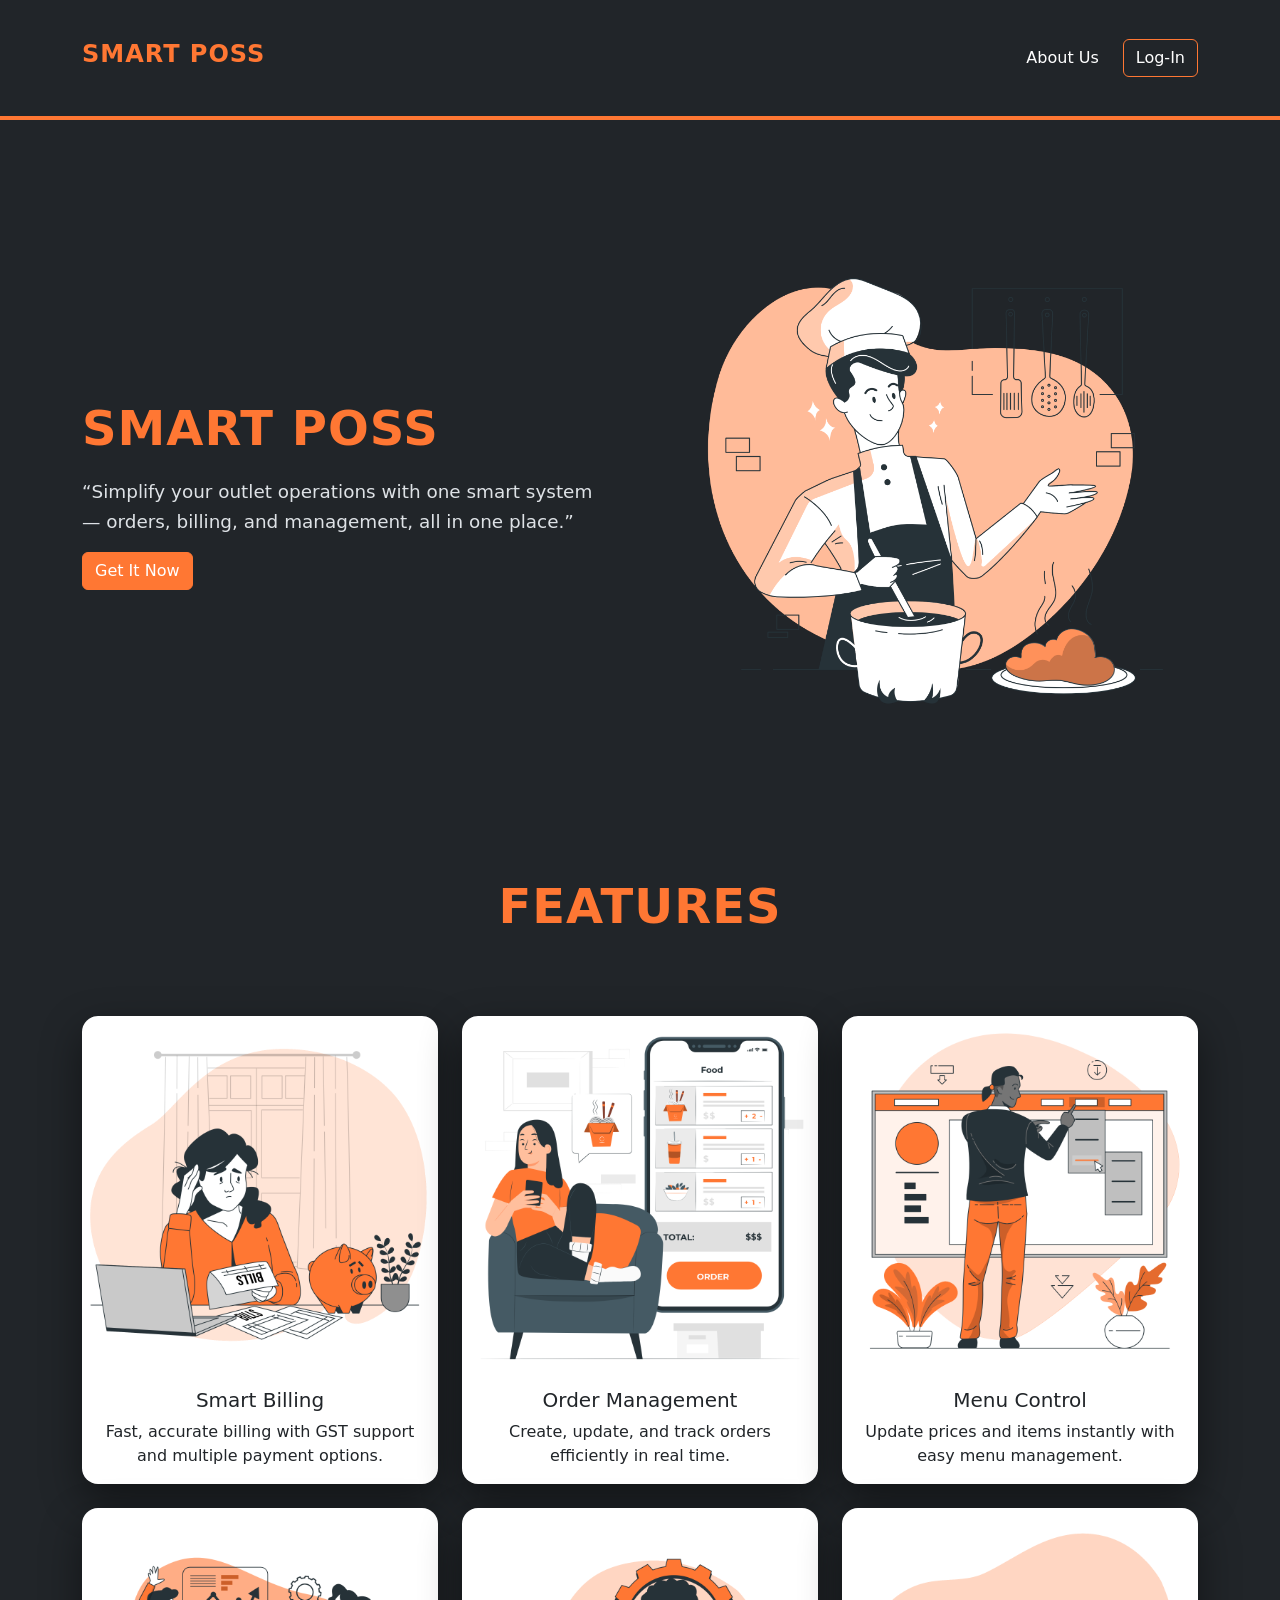
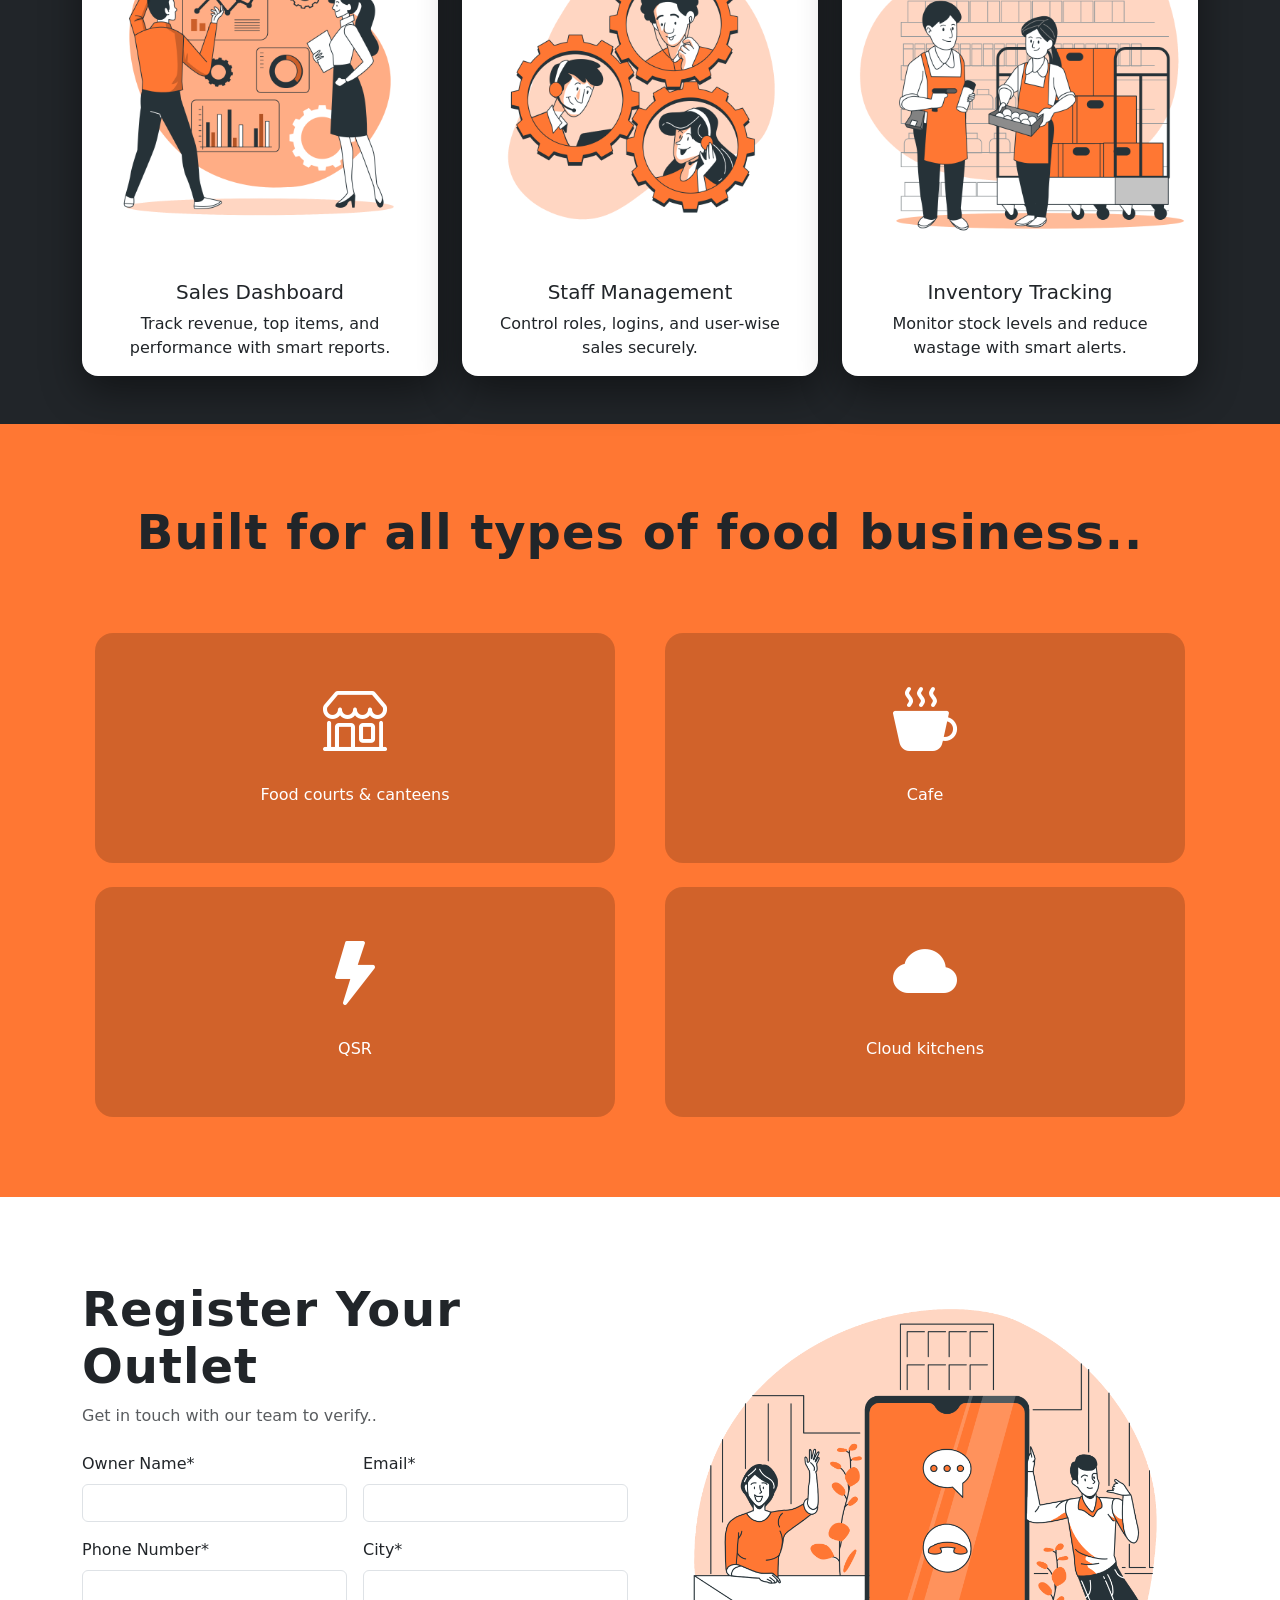
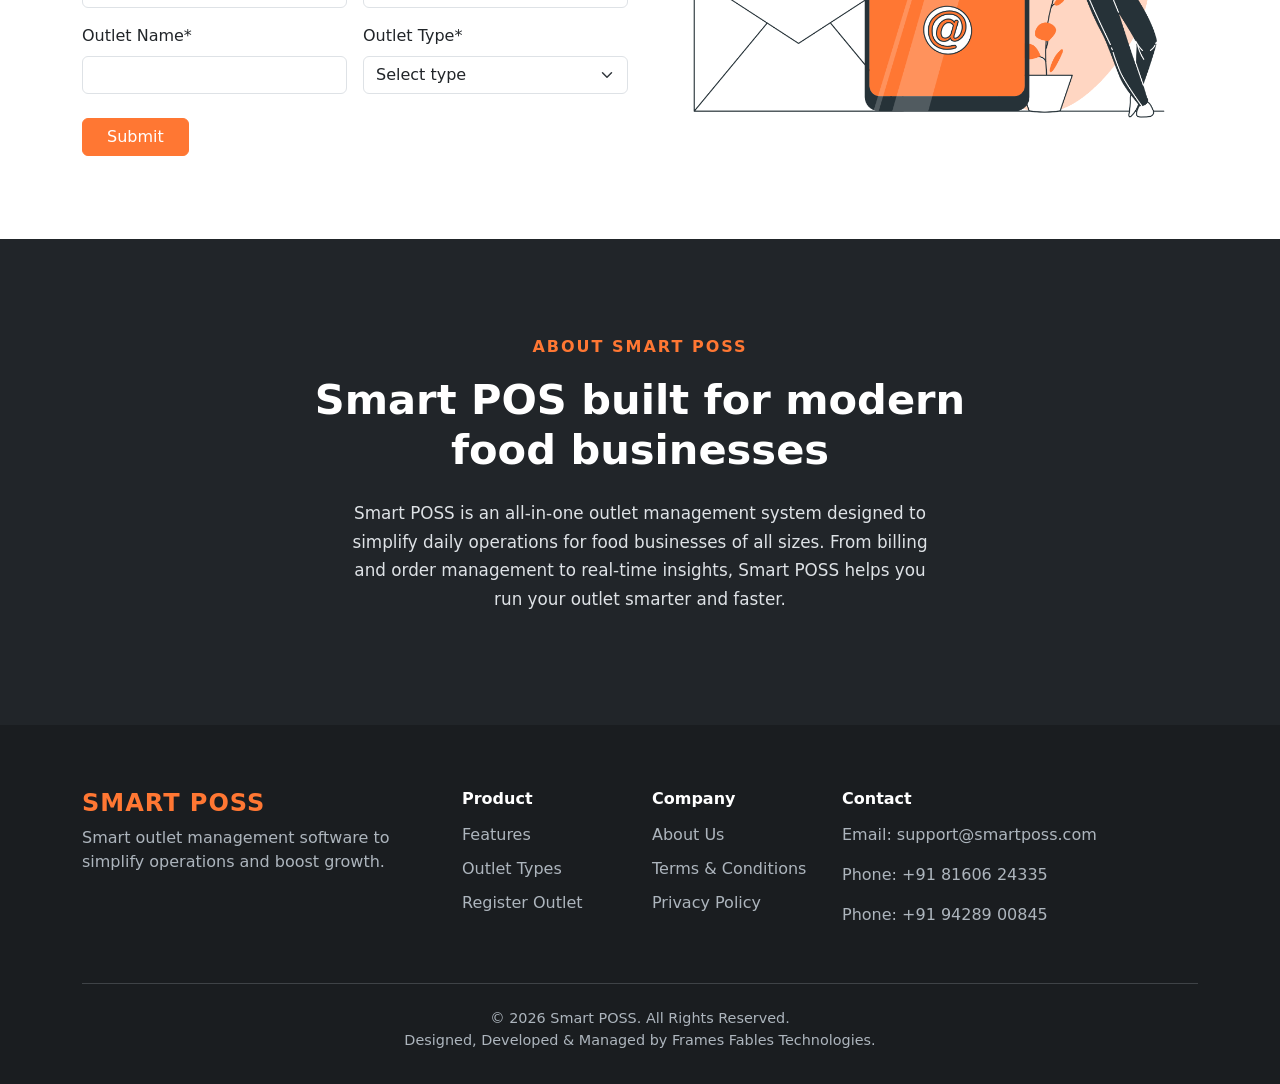
==== frontend/index.html @ 254c982f "Updated frontend" ====
<!DOCTYPE html>
<html lang="en">
<head>
    <meta charset="UTF-8">
    <meta name="viewport" content="width=device-width, initial-scale=1.0">
    <title>Smart Poss</title>
    <link rel="icon" type="image/png" href="src/favicon.png">
    <!-- <link rel="stylesheet" href="style.css"> -->
    <link href="https://cdn.jsdelivr.net/npm/bootstrap@5.3.8/dist/css/bootstrap.min.css" rel="stylesheet" integrity="sha384-sRIl4kxILFvY47J16cr9ZwB07vP4J8+LH7qKQnuqkuIAvNWLzeN8tE5YBujZqJLB" crossorigin="anonymous">
    <link href="https://cdn.jsdelivr.net/npm/bootstrap-icons/font/bootstrap-icons.css" rel="stylesheet">    
    <link rel="stylesheet" href="style.css">
</head>
<body>
        <nav class="navbar navbar-expand-lg navbar-dark bg-dark">
            <div class="container">
                <a class="navbar-brand d-flex align-items-center" href="#">
                    <!-- <img src="src/logo.png" alt="SMART POSS" class="navbar-logo"> -->
                    <h1 class="logo-title">SMART POSS</h1>
                </a>
                <div class="d-flex ms-auto align-items-center">
                    <a class="nav-link text-white me-4" href="#about-us">About Us</a>
                    <a class="btn btn-outline-danger" href="auth.html">Log-In</a>
                </div>
            </div>
        </nav>
        
        <section class="hero-section d-flex align-items-center">
            <div class="container">
                <div class="row align-items-center">
                    <!-- col-1 -->
                    <div class="col-lg-6 text-white">
                        <h1 class="hero-title">SMART POSS</h1>
                        <p class="hero-subtext">
                          “Simplify your outlet operations with one smart system — orders, billing, and management, all in one place.”
                        </p>
                        <button class="btn btn-danger" onclick="document.getElementById('register').scrollIntoView({ behavior: 'smooth' });">
                          Get It Now
                        </button>
                    </div>
                    <!-- col-2/ -->
                    <div class="col-lg-6 text-center">
                        <img src="src/Chef-bro.png" alt="" class="hero-img">
                    </div>
                </div>
            </div>
        </section>

      <section id="features" class="features-section py-5">
        <div class="container">
        <h1 class="feature-title text-center mb-5">FEATURES</h1>

        <div class="row justify-content-center g-4">
            <!-- Card 1 -->
            <div class="col-md-4 d-flex justify-content-center">
                <div class="card feature-card text-center" style="width: 25rem;">
                    <img src="src/Money stress-bro.png"
                         class="card-img-top" alt="...">
                    <div class="card-body text-center">
                        <h5 class="card-title">Smart Billing</h5>
                        <p class="card-text">
                            Fast, accurate billing with GST support and multiple payment options.
                        </p>
                    </div>
                </div>
            </div>

            <!-- Card 2 -->
            <div class="col-md-4 d-flex justify-content-center">
                <div class="card feature-card text-center" style="width: 25rem;">
                    <img src="src/Order food-pana.png"
                         class="card-img-top" alt="...">
                    <div class="card-body text-center">
                        <h5 class="card-title">Order Management</h5>
                        <p class="card-text">
                            Create, update, and track orders efficiently in real time.
                        </p>
                    </div>
                </div>
            </div>

            <!-- Card 3 -->
            <div class="col-md-4 d-flex justify-content-center">
                <div class="card feature-card text-center" style="width: 25rem;">
                    <img src="src/Dropdown menu-bro.png"
                         class="card-img-top" alt="...">
                    <div class="card-body text-center">
                        <h5 class="card-title">Menu Control</h5>
                        <p class="card-text">
                            Update prices and items instantly with easy menu management.
                        </p>
                    </div>
                </div>
            </div>

            <!-- Card 4 -->
            <div class="col-md-4 d-flex justify-content-center">
                <div class="card feature-card text-center" style="width: 25rem;">
                   <img src="src/Business Plan-bro.png" class="card-img-top" alt="...">
                    <div class="card-body text-center">
                        <h5 class="card-title">Sales Dashboard</h5>
                        <p class="card-text">
                            Track revenue, top items, and performance with smart reports.
                        </p>
                    </div>
                </div>
            </div>

            <!-- Card 5 -->
            <div class="col-md-4 d-flex justify-content-center">
                <div class="card feature-card text-center" style="width: 25rem;">
                    <img src="src/Connecting teams-bro.png" class="card-img-top" alt="...">
                    <div class="card-body text-center">
                        <h5 class="card-title">Staff Management</h5>
                        <p class="card-text">
                            Control roles, logins, and user-wise sales securely.
                        </p>
                    </div>
                </div>
            </div>

            <!-- Card 6 -->
            <div class="col-md-4 d-flex justify-content-center">
                <div class="card feature-card text-center" style="width: 25rem;">
                    <img src="src/Supermarket workers-bro.png" class="card-img-top" alt="...">
                    <div class="card-body text-center">
                        <h5 class="card-title">Inventory Tracking</h5>
                        <p class="card-text">
                            Monitor stock levels and reduce wastage with smart alerts.
                        </p>
                    </div>
                </div>
            </div>
        </div>
    </div>
    </section>


<section id="outlet-type" class="outlet-section text-center">
  <div class="container">
    <!-- <p class="text-uppercase small">OUTLET TYPES</p> -->
    <h1 class="outlet-title text-center mb-5">Built for all types of food business..</h1>
    <div class="row justify-content-center g-4 mt-5">

  <div class="col-lg-6 col-md-6 col-12 d-flex justify-content-center">
    <div class="outlet-card text-center w-100">
      <i class="bi bi-shop outlet-icon"></i>
      <p>Food courts & canteens</p>
    </div>
  </div>

  <div class="col-lg-6 col-md-6 col-12 d-flex justify-content-center">
    <div class="outlet-card text-center w-100">
      <i class="bi bi-cup-hot-fill outlet-icon"></i>
      <p>Cafe</p>
    </div>
  </div>

  <div class="col-lg-6 col-md-6 col-12 d-flex justify-content-center">
    <div class="outlet-card text-center w-100">
      <i class="bi bi-lightning-fill outlet-icon"></i>
      <p>QSR</p>
    </div>
  </div>

  <div class="col-lg-6 col-md-6 col-12 d-flex justify-content-center">
    <div class="outlet-card text-center w-100">
      <i class="bi bi-cloud-fill outlet-icon"></i>
      <p>Cloud kitchens</p>
    </div>
  </div>

</div>
  </div>
</section>


<section id="register" class="demo-section py-5">
  <div class="container">
    <div class="row align-items-center">

      <!-- Left: Form -->
      <div class="col-lg-6">
        <!-- <h2 class="fw-bold">Schedule a free demo</h2> -->
        <h1 class="demo-title">Register Your Outlet</h1>
        <p class="text-muted mb-4">
          Get in touch with our team to verify..
        </p>

        <form id="demoForm" action="http://localhost:8080/api/outlets/register" method="POST">

          <div class="row g-3">
            <div class="col-md-6">
              <label class="form-label">Owner Name*</label>
              <input type="text" class="form-control" name="ownerName" required>
            </div>

            <div class="col-md-6">
              <label class="form-label">Email*</label>
              <input type="email" class="form-control" name="email" required>
            </div>

            <div class="col-md-6">
              <label class="form-label">Phone Number*</label>
              <input type="tel" class="form-control" name="phoneNumber" minlength="10" maxlength="10" pattern="[0-9]{10}" required>
            </div>

            <div class="col-md-6">
              <label class="form-label">City*</label>
              <input type="text" class="form-control" name="city" required>
            </div>

            <div class="col-md-6">
              <label class="form-label">Outlet Name*</label>
              <input type="text" class="form-control" name="outletName" required>
            </div>

            <div class="col-md-6">
              <label class="form-label">Outlet Type*</label>
              <select class="form-select" name="outletType" required>
                <option value="">Select type</option>
                <option>Food Court</option>
                <option>Cafe</option>
                <option>QSR</option>
                <option>Bakery</option>
                <option>Cloud Kitchen</option>
              </select>
            </div>
          </div>

          <button type="submit" class="btn btn-danger submit-btn mt-4 px-4">
            Submit
          </button>

        </form>
      </div>

      <!-- Right: Illustration -->
      <div class="col-lg-6 text-center">
        <img src="src/Contact us-bro.png" class="img-fluid" alt="Demo">
      </div>
    </div>
  </div>
</section>  


<section id="about-us" class="about-section">
  <div class="container">
    <div class="row justify-content-center text-center">

      <div class="col-lg-8">
        <span class="about-tag">ABOUT SMART POSS</span>

        <h2 class="about-title mt-3">
          Smart POS built for modern food businesses
        </h2>

        <p class="about-text mt-4 mx-auto">
          Smart POSS is an all-in-one outlet management system designed to simplify
          daily operations for food businesses of all sizes. From billing and order
          management to real-time insights, Smart POSS helps you run your outlet smarter
          and faster.
        </p>

        <!-- <ul class="about-list mt-4">
          <li>Fast & easy billing</li>
          <li>Real-time sales insights</li>
          <li>Supports all outlet types</li>
          <li>Secure & reliable system</li>
        </ul> -->
      </div>

    </div>
  </div>
</section>


<footer class="footer-section">
  <div class="container">
    <div class="row">

      <!-- BRAND -->
      <div class="col-lg-4 mb-4">
        <h4 class="footer-logo">SMART POSS</h4>
        <p class="footer-text">
          Smart outlet management software to simplify operations and boost growth.
        </p>
      </div>

      <!-- LINKS -->
      <div class="col-lg-2 col-md-4 mb-4">
        <h6 class="footer-title">Product</h6>
        <ul class="footer-links">
          <li><a href="#features">Features</a></li>
          <li><a href="#outlet-type">Outlet Types</a></li>
          <li><a href="#register">Register Outlet</a></li>
        </ul>
      </div>

      <div class="col-lg-2 col-md-4 mb-4">
        <h6 class="footer-title">Company</h6>
        <ul class="footer-links">
          <li><a href="#about-us">About Us</a></li>
          <li><a href="#">Terms & Conditions</a></li>
          <li><a href="#">Privacy Policy</a></li>
        </ul>
      </div>

      <!-- CONTACT -->
      <div class="col-lg-4 col-md-4 mb-4">
        <h6 class="footer-title">Contact</h6>
        <p>Email: support@smartposs.com</p>
        <p>Phone: +91 81606 24335</p>
        <p>Phone: +91 94289 00845</p>
      </div>

    </div>

    <hr>

    <div class="text-center footer-bottom">
      © 2026 Smart POSS. All Rights Reserved.<br>Designed, Developed & Managed by Frames Fables Technologies.
    </div>
  </div>
</footer>


<script src="https://cdn.jsdelivr.net/npm/bootstrap@5.3.8/dist/js/bootstrap.bundle.min.js" integrity="sha384-FKyoEForCGlyvwx9Hj09JcYn3nv7wiPVlz7YYwJrWVcXK/BmnVDxM+D2scQbITxI" crossorigin="anonymous"></script>
</body>
</html>
---- frontend/style.css ----
/* ADDED: smooth scrolling */
html {
  scroll-behavior: smooth;
}

.navbar {
    height: 7.5rem;
    border-bottom: 4px solid #ff7733;
    position: fixed;   
    top: 0;
    left: 0;           
    width: 100%;       
    z-index: 1030;
}

.navbar-logo {
    height: 45px;      /* perfect for navbar */
    width: auto;
}

.logo-title {
    font-size: 1.5rem;
    font-weight: 800;
    color: #ff7733;
    letter-spacing: 1px;
}

.d-flex .nav-link {
    text-decoration: none;
    color: white;
    transition: color 0.3s;
}

.d-flex .nav-link:hover {
    color: #ff7733 !important;
    background-color: transparent !important;
}

.btn-outline-danger {
    border-color: #ff7733 !important;
    color: #fff !important;
    transition: color 0.3s;
}

.btn-outline-danger:hover {
    background-color: #ff7733 !important;
    color: #fff !important; 
    border-color: #ff7733 !important;
}

.hero-section {
    background-color: #212529;
    min-height: calc(100vh - 70px);
    padding-top: 10rem;
}

.hero-title {
    font-size: 3rem;
    font-weight: 800;
    color: #ff7733;
    letter-spacing: 1px;
}

.hero-subtext {
    font-size: 1.15rem;
    color: #dee2e6;
    max-width: 520px;
    line-height: 1.6;
    margin-top: 20px;
}

.btn-danger {
    background-color: #ff7733 !important;
    border-color: #ff7733 !important;
}

.btn-danger:hover{
    background-color: transparent !important;
}

.hero-img {
    max-width: 100%;
    height: auto;
}

.features-section {
    background-color: #212529;
    min-height: calc(100vh - 50px);
}

.feature-title {
    font-size: 3rem;
    font-weight: 800;
    color: #ff7733;
    letter-spacing: 1px;
    align-items: center;
    padding-bottom: 2rem;
}

.feature-card {
    border: none; /* important */
    border-radius: 16px;
    box-shadow: 0 15px 40px rgba(0, 0, 0, 0.45);
    transition: all 0.3s ease;
    background-color: #ffffff;
}

.feature-card:hover {
    transform: translateY(-10px);
    box-shadow: 0 25px 60px rgba(0, 0, 0, 0.6);
}

.outlet-section {
    padding-top: 5rem;
    padding-bottom: 5rem;
    background: #ff7733;
    color: #212529;
}

.outlet-title {
    font-size: 3rem;
    font-weight: 800;
    color: #212529;
    letter-spacing: 1px;
    align-items: center;
}

.outlet-tag {
    letter-spacing: 2px;
    opacity: 0.9;
}

.outlet-subtext {
    max-width: 700px;
    margin: auto;
    opacity: 0.95;
}

.outlet-card {
    background: rgba(0, 0, 0, 0.18);
    border-radius: 18px;
    padding: 40px 20px;
    max-width: 520px;   /* controls card width */
    color: #fff;
}

.outlet-icon {
    font-size: 64px;   /* BIG icon */
    margin-bottom: 14px;
    display: block;
}

.outlet-card:hover {
    background: rgba(0, 0, 0, 0.25);
    transform: translateY(-6px);
}

:root {
  --bs-primary: #ff7733;
}

/* Inputs */
.form-control:focus,
.form-select:focus {
  border-color: #ff7733;
  box-shadow: 0 0 0 0.25rem rgba(255, 119, 51, 0.25);
}

/* Button */
.btn-primary {
  background-color: #ff7733;
  border-color: #ff7733;
}

.btn-primary:hover {
  background-color: #e8662d;
  border-color: #e8662d;
  color: #e8662d !important;
}

select {
  accent-color: #ff7733;
}

.demo-title {
    font-size: 3rem;
    font-weight: 800;
    color: #212529;
    letter-spacing: 1px;
}

.submit-btn {
  color: #fff;
  border: 1px solid #ff7733;
  background: transparent;
}

.submit-btn:hover {
  color: #ff7733;
  background-color: transparent;
  border-color: #ff7733;
}




.about-section {
    background-color: #212529;
    padding: 6rem 0;
}

.about-tag {
    letter-spacing: 2px;
    color: #ff7733;
    font-weight: 600;
}

.about-title {
    font-size: 2.6rem;
    font-weight: 800;
    color: #ffffff;
}

.about-text {
    color: #dee2e6;
    font-size: 1.05rem;
    line-height: 1.7;
    max-width: 600px;
}

.about-list {
    list-style: none;
    padding: 0;
    margin-top: 2rem;
}

.about-list li {
    color: #ffffff;
    font-size: 1rem;
    margin-bottom: 12px;
}

.footer-section {
    background-color: #1a1d20;
    padding: 4rem 0 2rem;
    color: #adb5bd;
}

.footer-logo {
    color: #ff7733;
    font-weight: 800;
    letter-spacing: 1px;
}

.footer-title {
    color: #ffffff;
    margin-bottom: 15px;
    font-weight: 600;
}

.footer-text {
    max-width: 320px;
}

.footer-links {
    list-style: none;
    padding: 0;
}

.footer-links li {
    margin-bottom: 10px;
}

.footer-links a {
    color: #adb5bd;
    text-decoration: none;
    transition: color 0.3s;
}

.footer-links a:hover {
    color: #ff7733;
}

.footer-bottom {
    margin-top: 1.5rem;
    font-size: 0.9rem;
}
---- frontend/style.css ----
/* ADDED: smooth scrolling */
html {
  scroll-behavior: smooth;
}

.navbar {
    height: 7.5rem;
    border-bottom: 4px solid #ff7733;
    position: fixed;   
    top: 0;
    left: 0;           
    width: 100%;       
    z-index: 1030;
}

.navbar-logo {
    height: 45px;      /* perfect for navbar */
    width: auto;
}

.logo-title {
    font-size: 1.5rem;
    font-weight: 800;
    color: #ff7733;
    letter-spacing: 1px;
}

.d-flex .nav-link {
    text-decoration: none;
    color: white;
    transition: color 0.3s;
}

.d-flex .nav-link:hover {
    color: #ff7733 !important;
    background-color: transparent !important;
}

.btn-outline-danger {
    border-color: #ff7733 !important;
    color: #fff !important;
    transition: color 0.3s;
}

.btn-outline-danger:hover {
    background-color: #ff7733 !important;
    color: #fff !important; 
    border-color: #ff7733 !important;
}

.hero-section {
    background-color: #212529;
    min-height: calc(100vh - 70px);
    padding-top: 10rem;
}

.hero-title {
    font-size: 3rem;
    font-weight: 800;
    color: #ff7733;
    letter-spacing: 1px;
}

.hero-subtext {
    font-size: 1.15rem;
    color: #dee2e6;
    max-width: 520px;
    line-height: 1.6;
    margin-top: 20px;
}

.btn-danger {
    background-color: #ff7733 !important;
    border-color: #ff7733 !important;
}

.btn-danger:hover{
    background-color: transparent !important;
}

.hero-img {
    max-width: 100%;
    height: auto;
}

.features-section {
    background-color: #212529;
    min-height: calc(100vh - 50px);
}

.feature-title {
    font-size: 3rem;
    font-weight: 800;
    color: #ff7733;
    letter-spacing: 1px;
    align-items: center;
    padding-bottom: 2rem;
}

.feature-card {
    border: none; /* important */
    border-radius: 16px;
    box-shadow: 0 15px 40px rgba(0, 0, 0, 0.45);
    transition: all 0.3s ease;
    background-color: #ffffff;
}

.feature-card:hover {
    transform: translateY(-10px);
    box-shadow: 0 25px 60px rgba(0, 0, 0, 0.6);
}

.outlet-section {
    padding-top: 5rem;
    padding-bottom: 5rem;
    background: #ff7733;
    color: #212529;
}

.outlet-title {
    font-size: 3rem;
    font-weight: 800;
    color: #212529;
    letter-spacing: 1px;
    align-items: center;
}

.outlet-tag {
    letter-spacing: 2px;
    opacity: 0.9;
}

.outlet-subtext {
    max-width: 700px;
    margin: auto;
    opacity: 0.95;
}

.outlet-card {
    background: rgba(0, 0, 0, 0.18);
    border-radius: 18px;
    padding: 40px 20px;
    max-width: 520px;   /* controls card width */
    color: #fff;
}

.outlet-icon {
    font-size: 64px;   /* BIG icon */
    margin-bottom: 14px;
    display: block;
}

.outlet-card:hover {
    background: rgba(0, 0, 0, 0.25);
    transform: translateY(-6px);
}

:root {
  --bs-primary: #ff7733;
}

/* Inputs */
.form-control:focus,
.form-select:focus {
  border-color: #ff7733;
  box-shadow: 0 0 0 0.25rem rgba(255, 119, 51, 0.25);
}

/* Button */
.btn-primary {
  background-color: #ff7733;
  border-color: #ff7733;
}

.btn-primary:hover {
  background-color: #e8662d;
  border-color: #e8662d;
  color: #e8662d !important;
}

select {
  accent-color: #ff7733;
}

.demo-title {
    font-size: 3rem;
    font-weight: 800;
    color: #212529;
    letter-spacing: 1px;
}

.submit-btn {
  color: #fff;
  border: 1px solid #ff7733;
  background: transparent;
}

.submit-btn:hover {
  color: #ff7733;
  background-color: transparent;
  border-color: #ff7733;
}




.about-section {
    background-color: #212529;
    padding: 6rem 0;
}

.about-tag {
    letter-spacing: 2px;
    color: #ff7733;
    font-weight: 600;
}

.about-title {
    font-size: 2.6rem;
    font-weight: 800;
    color: #ffffff;
}

.about-text {
    color: #dee2e6;
    font-size: 1.05rem;
    line-height: 1.7;
    max-width: 600px;
}

.about-list {
    list-style: none;
    padding: 0;
    margin-top: 2rem;
}

.about-list li {
    color: #ffffff;
    font-size: 1rem;
    margin-bottom: 12px;
}

.footer-section {
    background-color: #1a1d20;
    padding: 4rem 0 2rem;
    color: #adb5bd;
}

.footer-logo {
    color: #ff7733;
    font-weight: 800;
    letter-spacing: 1px;
}

.footer-title {
    color: #ffffff;
    margin-bottom: 15px;
    font-weight: 600;
}

.footer-text {
    max-width: 320px;
}

.footer-links {
    list-style: none;
    padding: 0;
}

.footer-links li {
    margin-bottom: 10px;
}

.footer-links a {
    color: #adb5bd;
    text-decoration: none;
    transition: color 0.3s;
}

.footer-links a:hover {
    color: #ff7733;
}

.footer-bottom {
    margin-top: 1.5rem;
    font-size: 0.9rem;
}
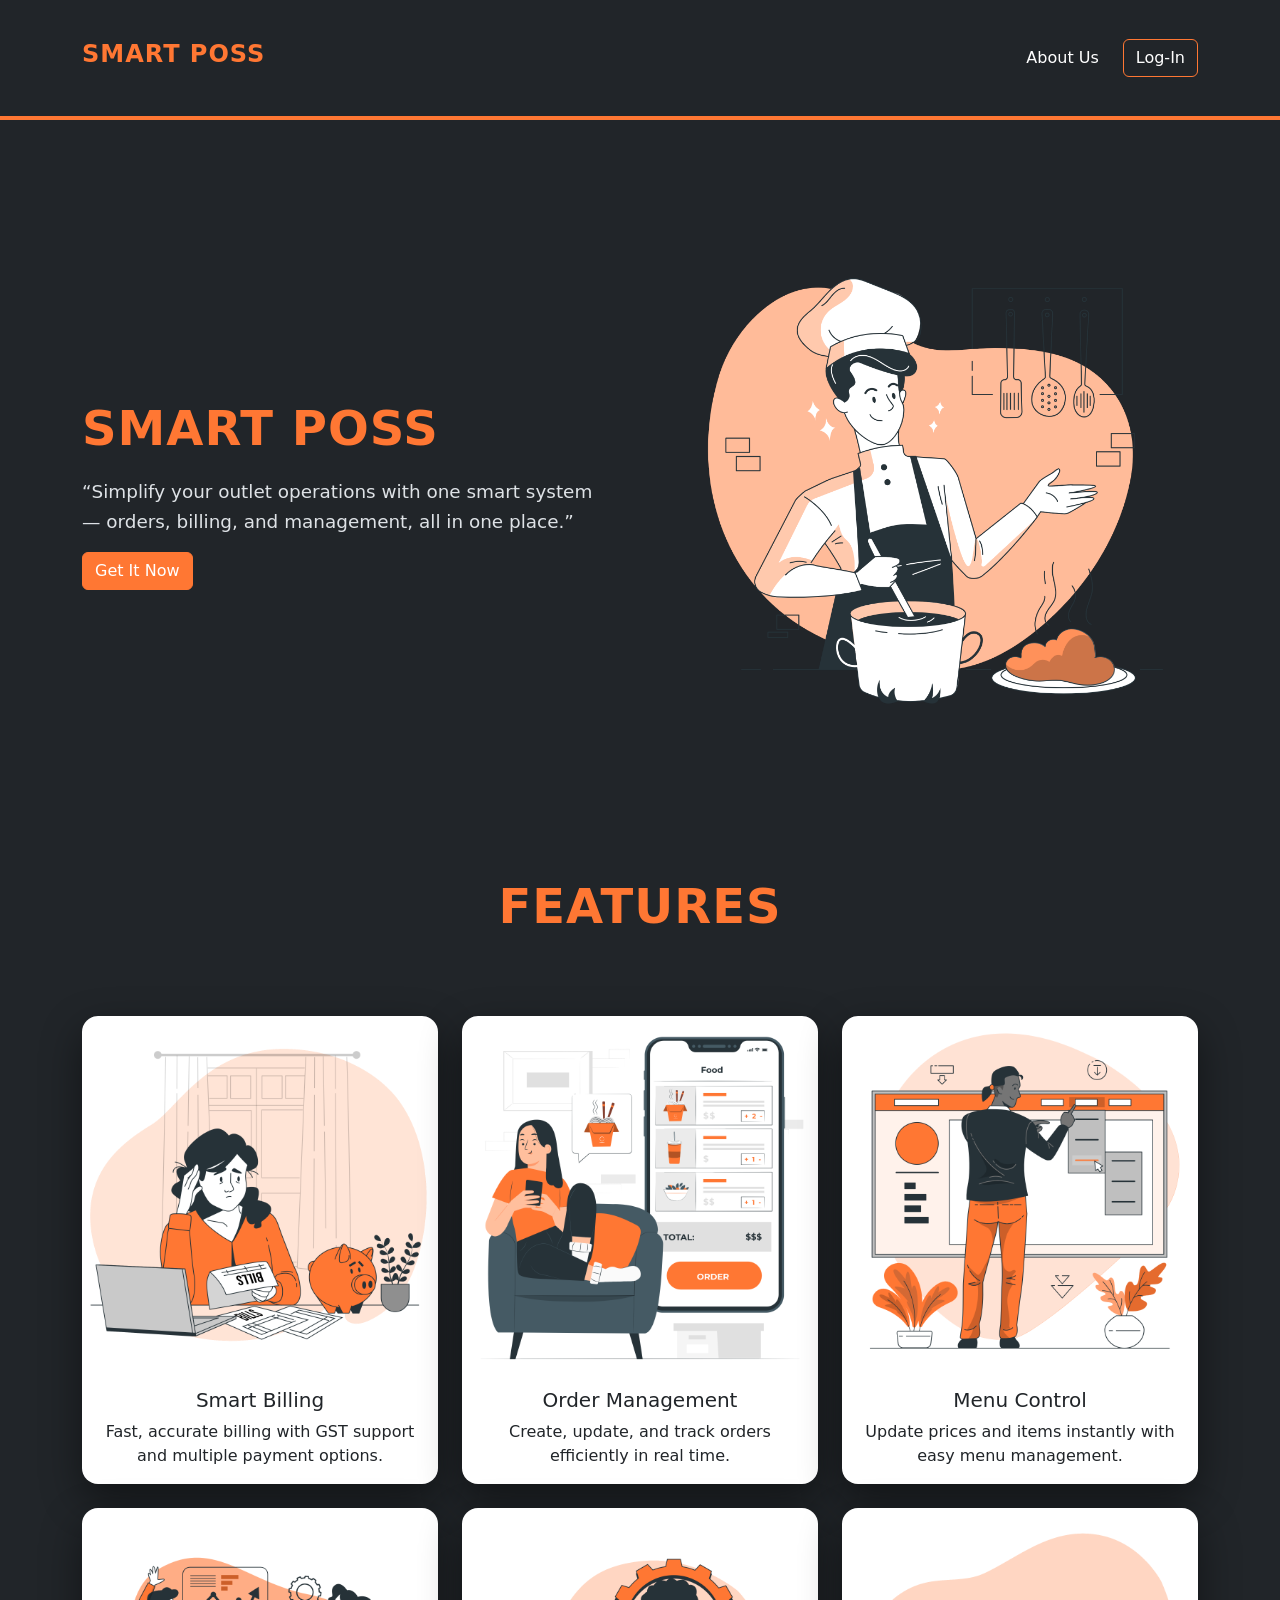
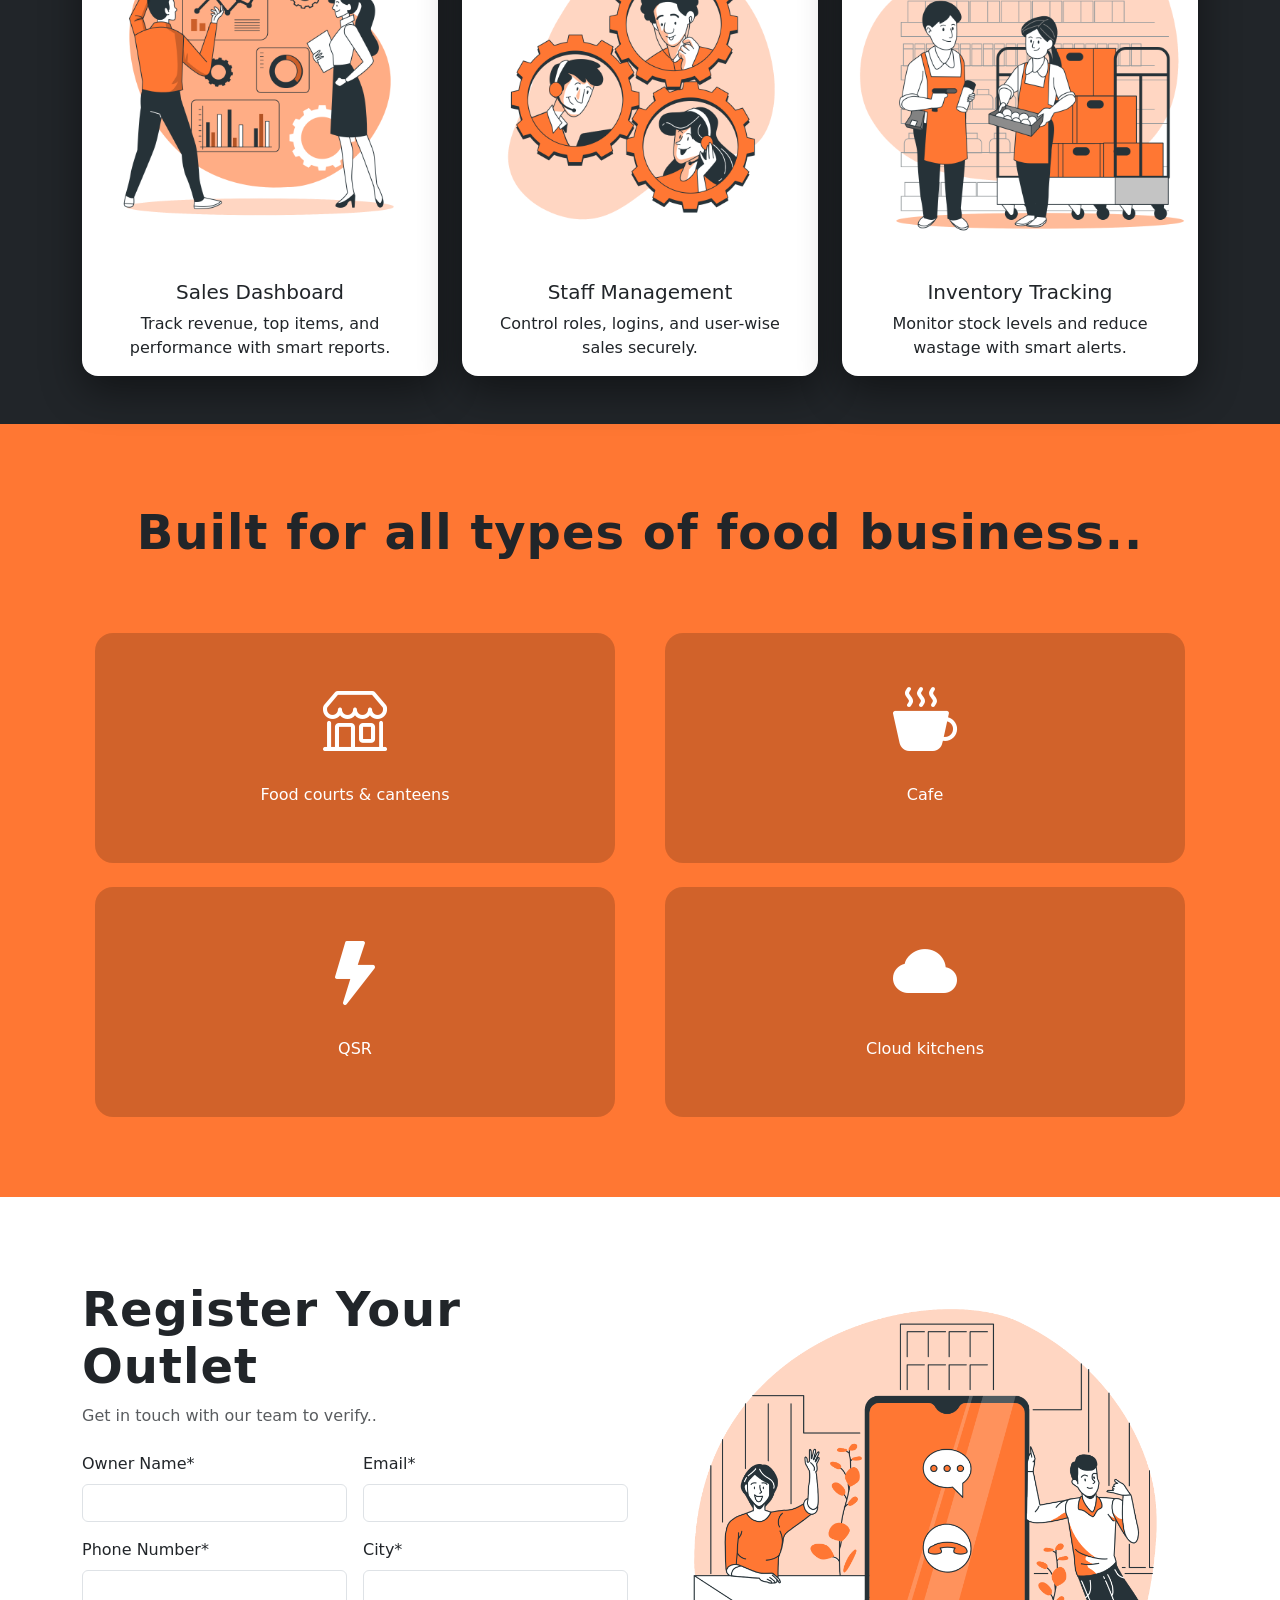
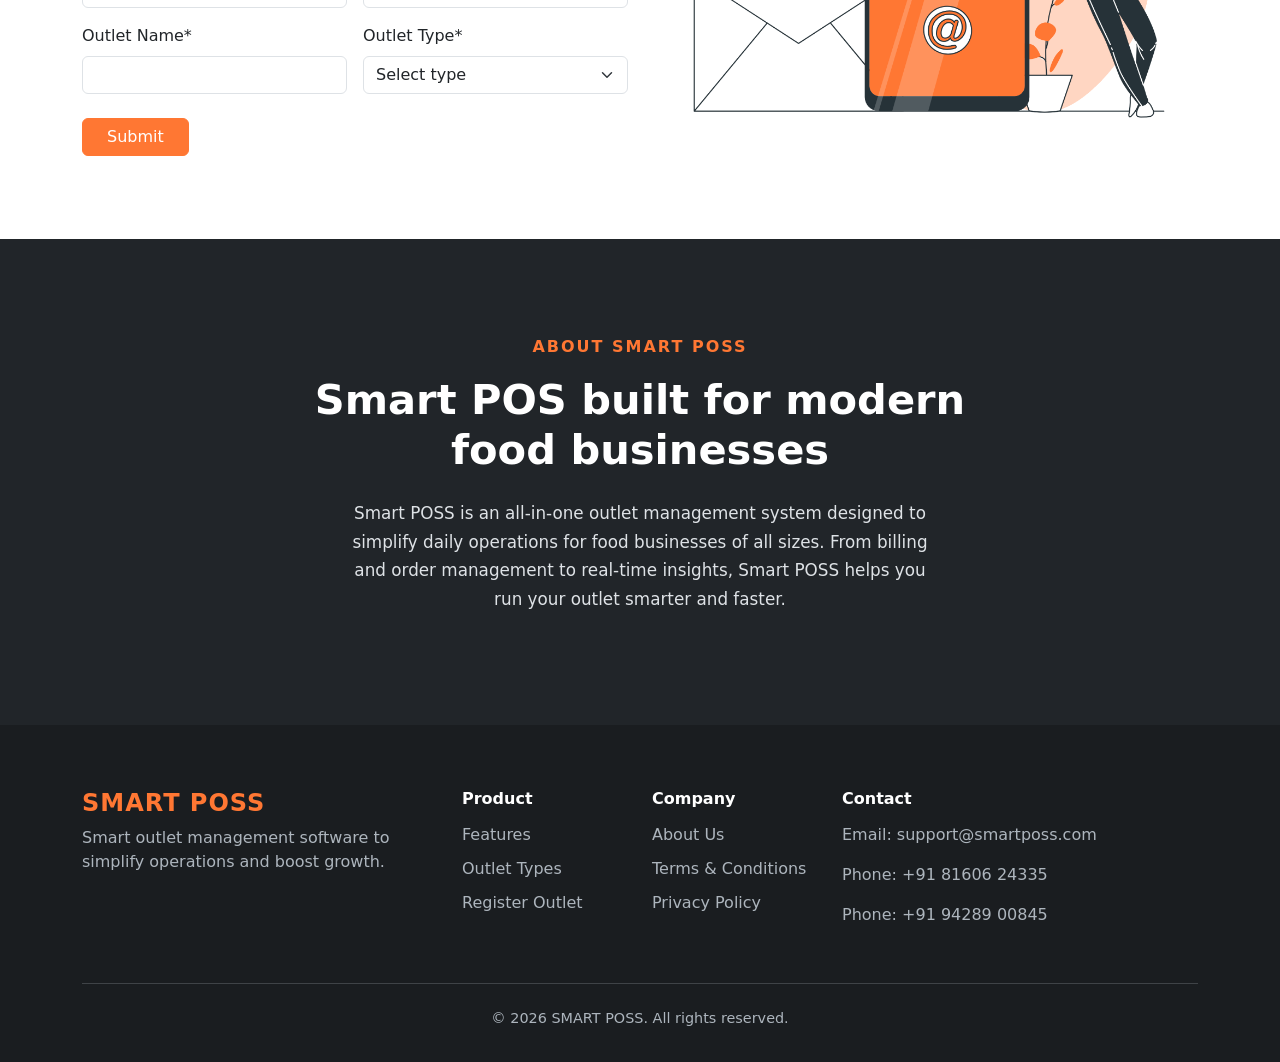
==== commit c0031ee3: "phonenumber validation" ====
--- a/frontend/index.html
+++ b/frontend/index.html
@@ -318,7 +318,7 @@
     <hr>
 
     <div class="text-center footer-bottom">
-      © 2026 Smart POSS. All Rights Reserved.<br>Designed, Developed & Managed by Frames Fables Technologies.
+      © 2026 SMART POSS. All rights reserved.
     </div>
   </div>
 </footer>
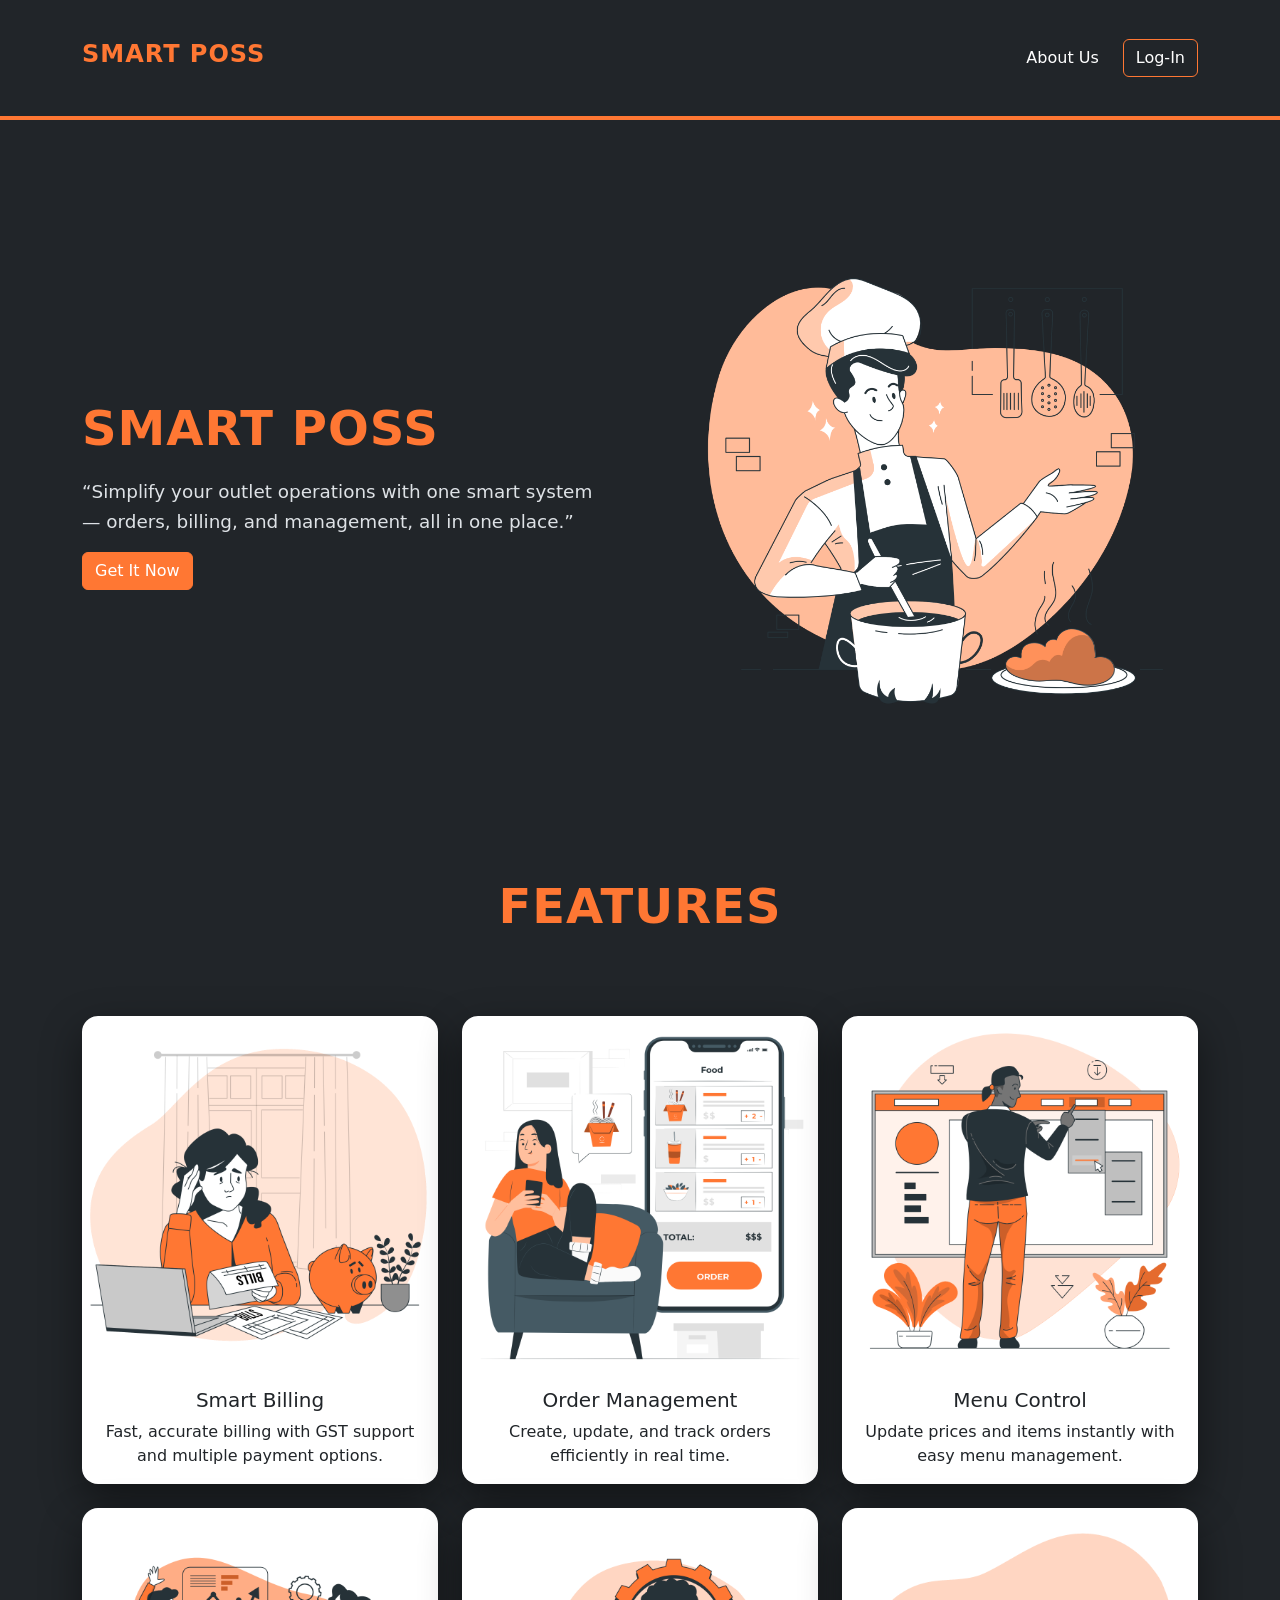
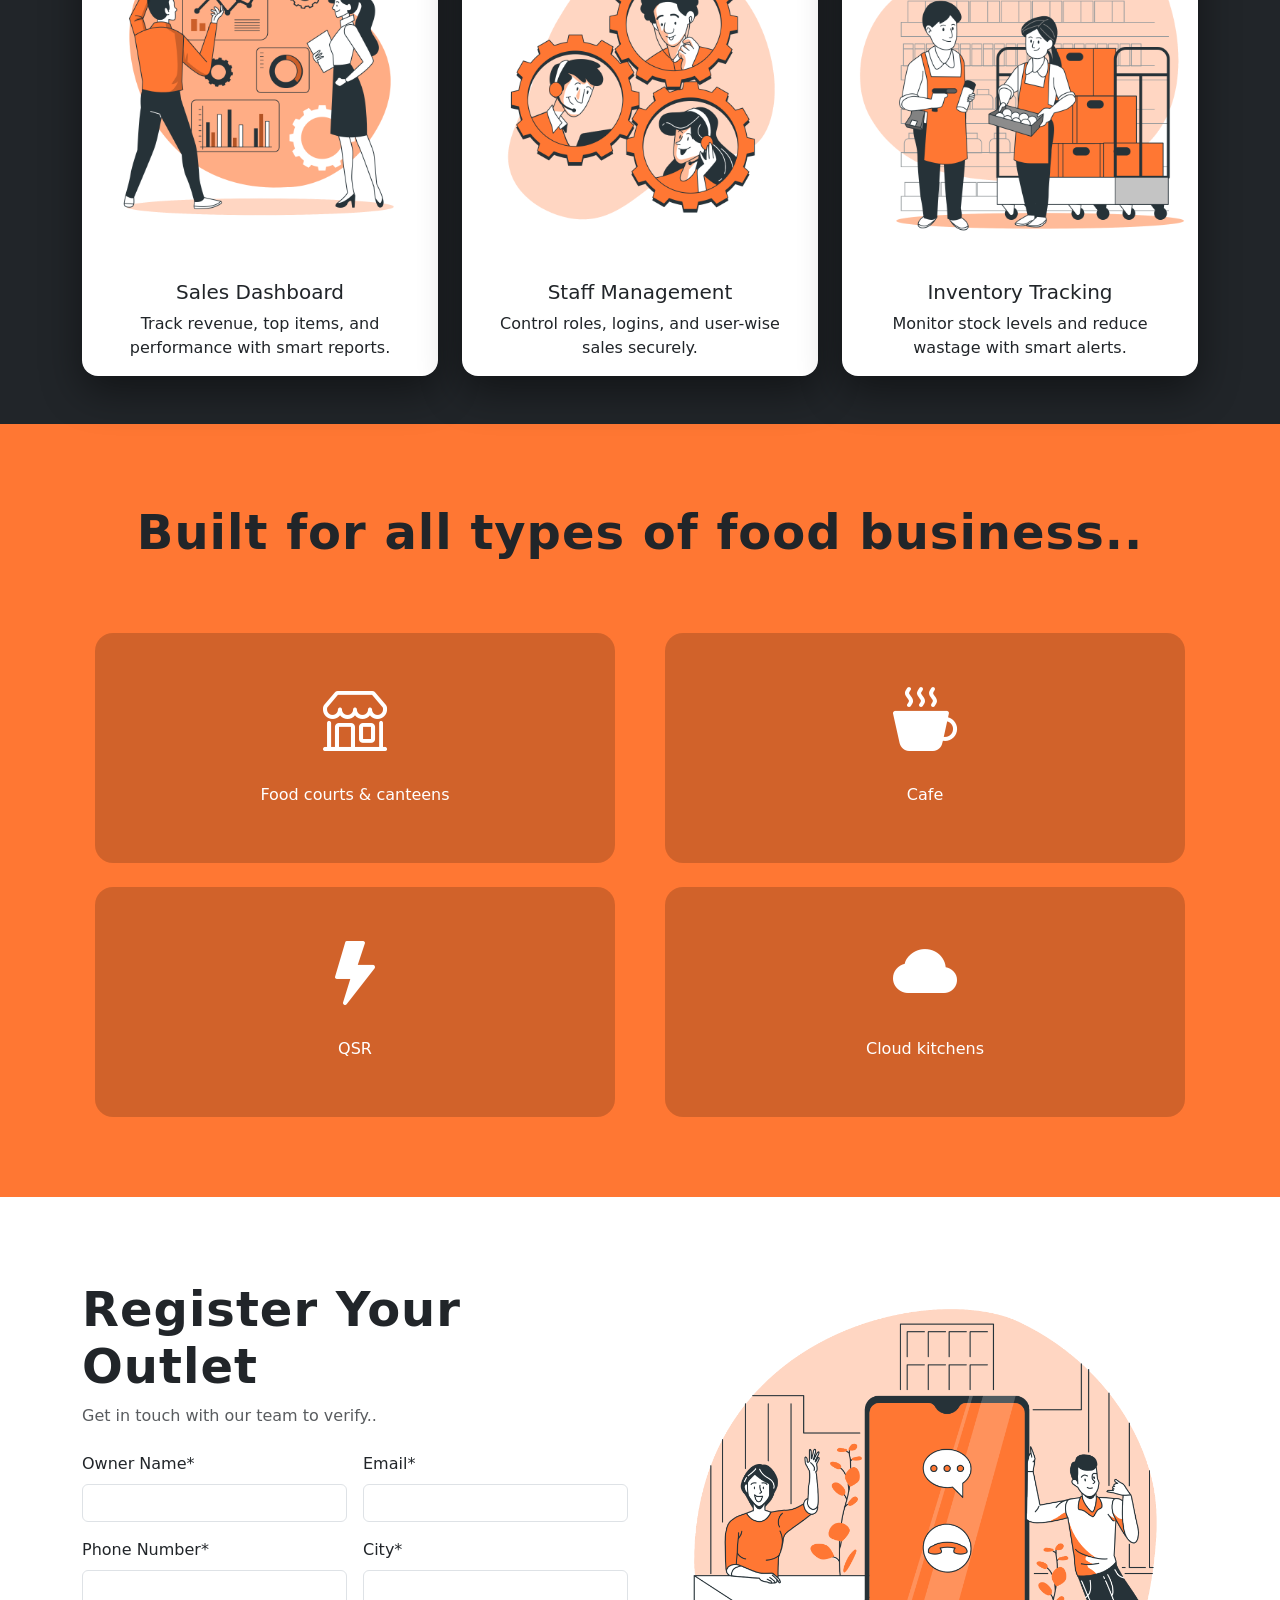
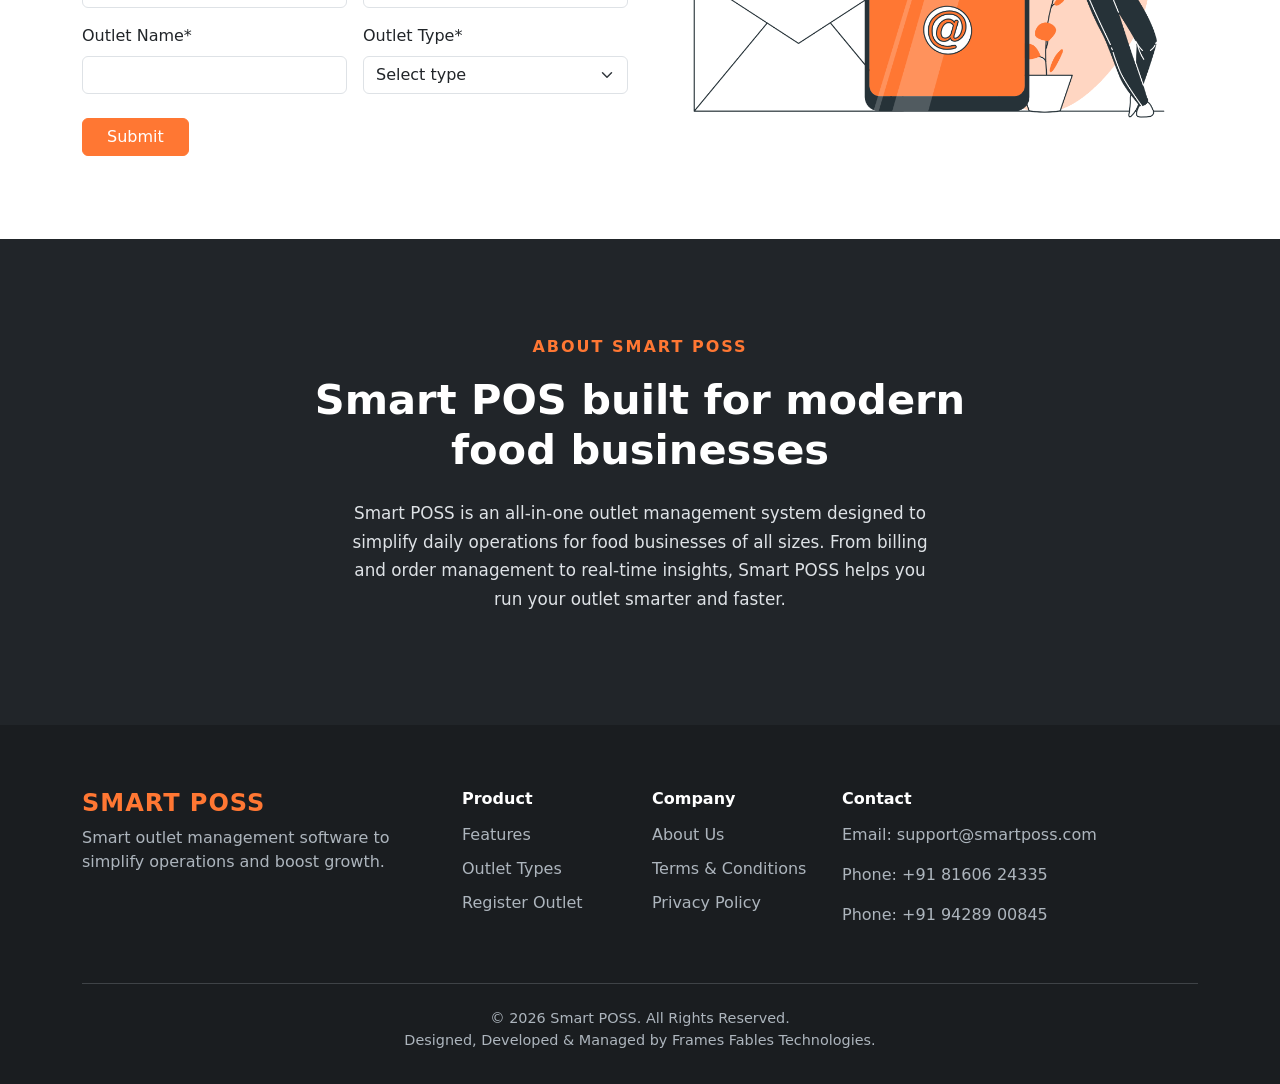
==== commit dcba367c: "Merge branch 'main' of github.com:aarshshah24/smart-poss" ====
--- a/frontend/index.html
+++ b/frontend/index.html
@@ -318,7 +318,7 @@
     <hr>
 
     <div class="text-center footer-bottom">
-      © 2026 SMART POSS. All rights reserved.
+      © 2026 Smart POSS. All Rights Reserved.<br>Designed, Developed & Managed by Frames Fables Technologies.
     </div>
   </div>
 </footer>
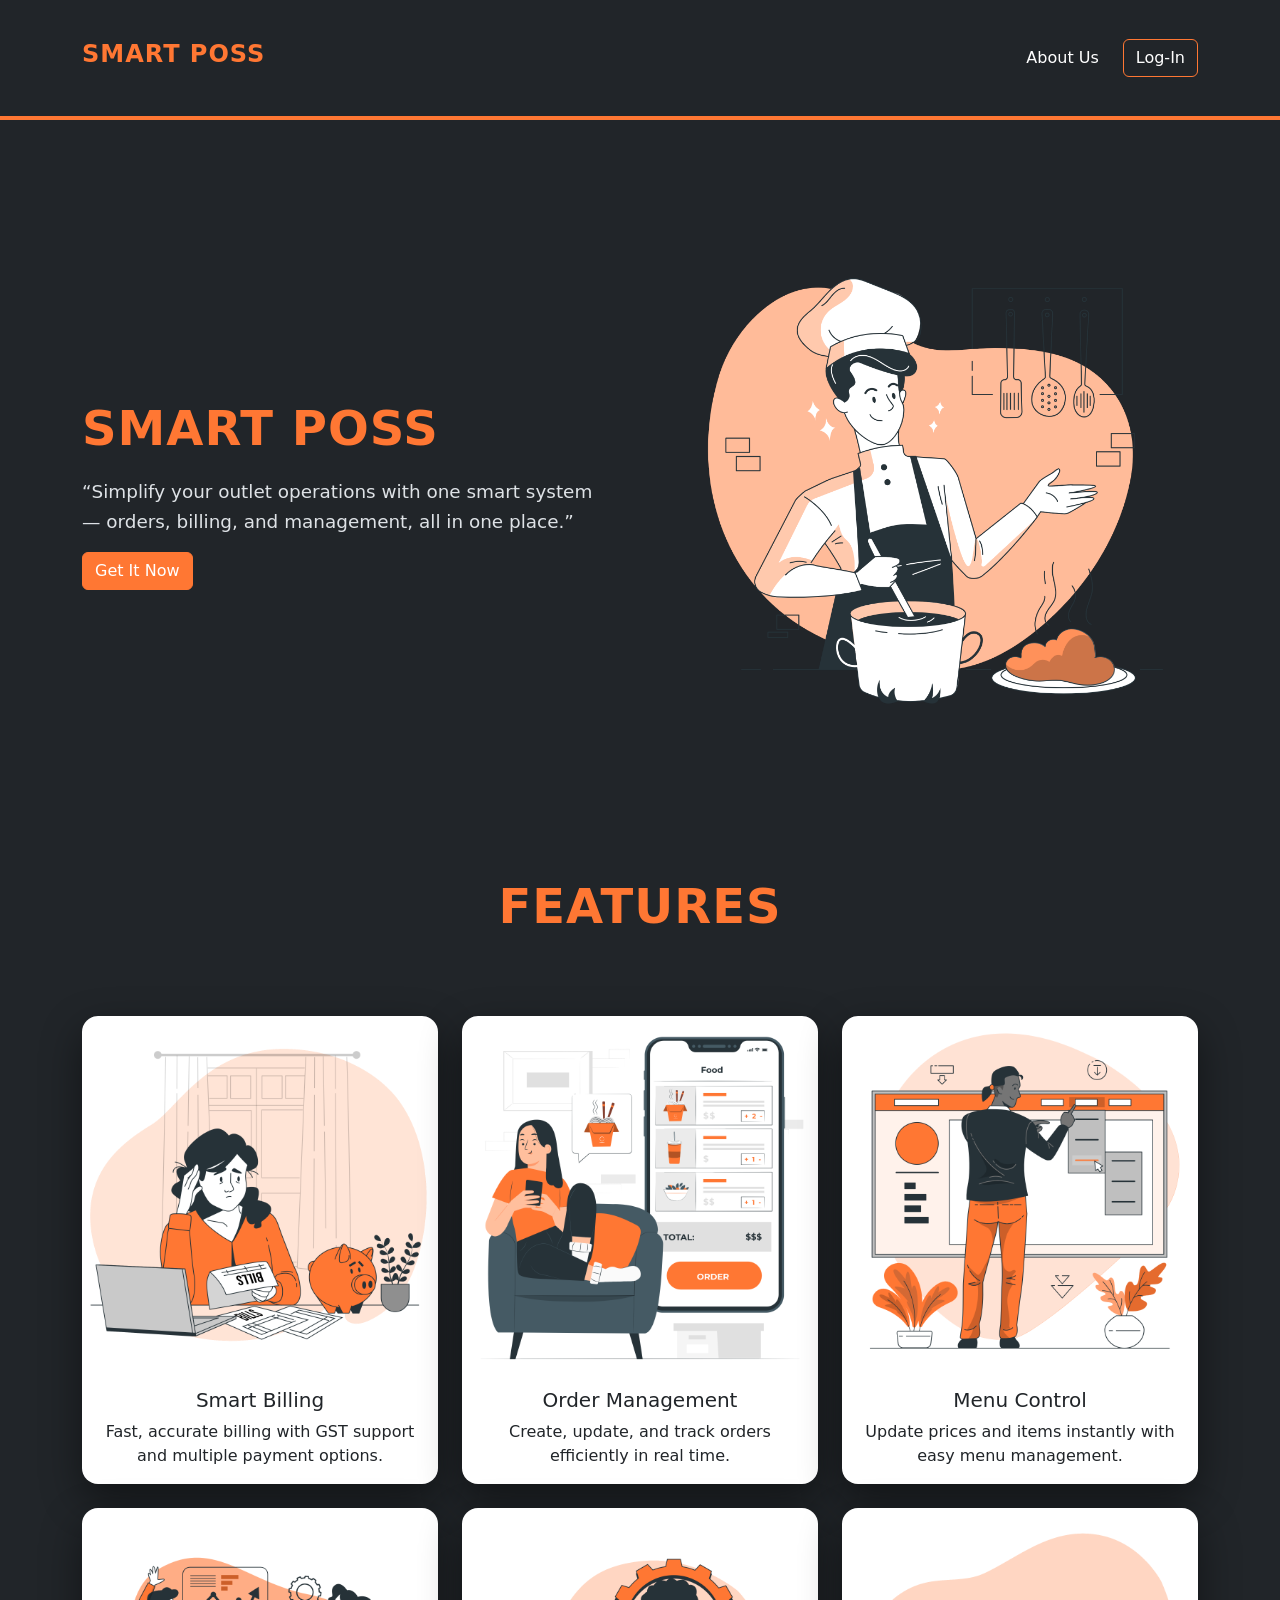
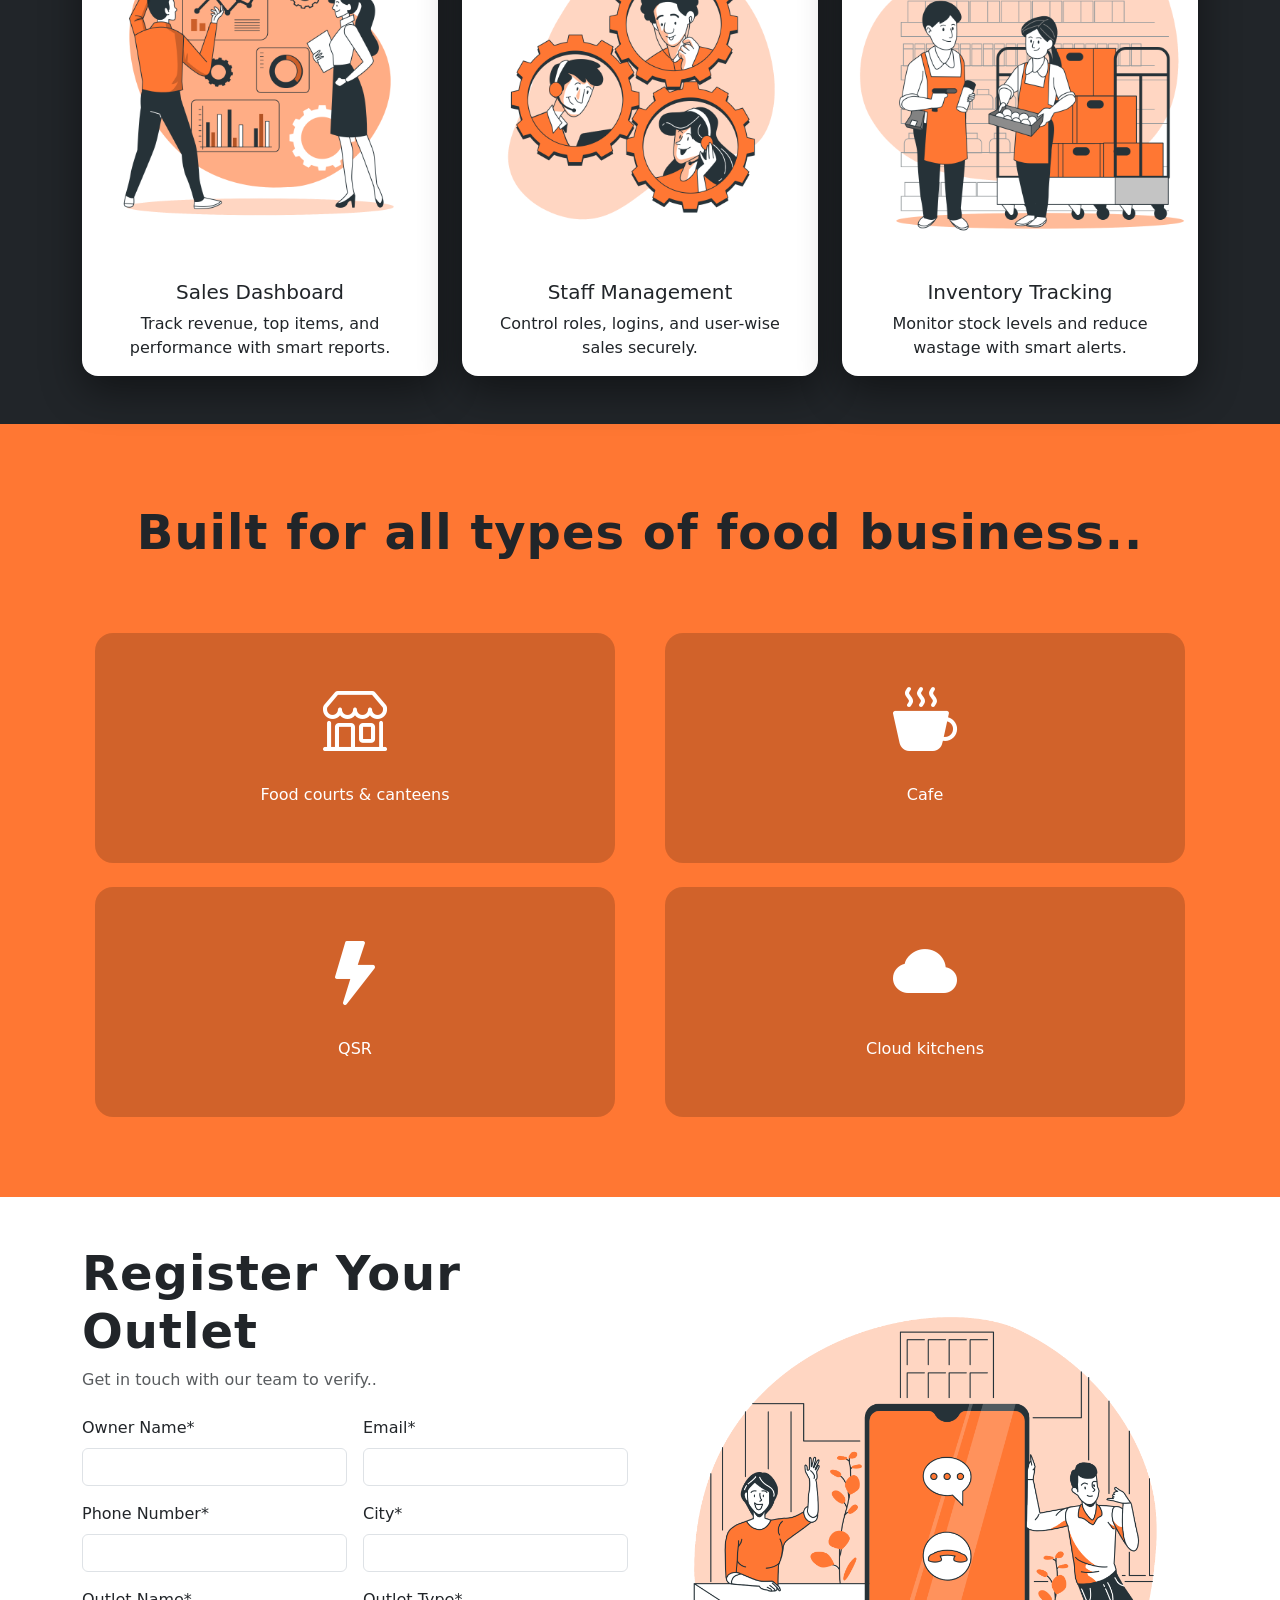
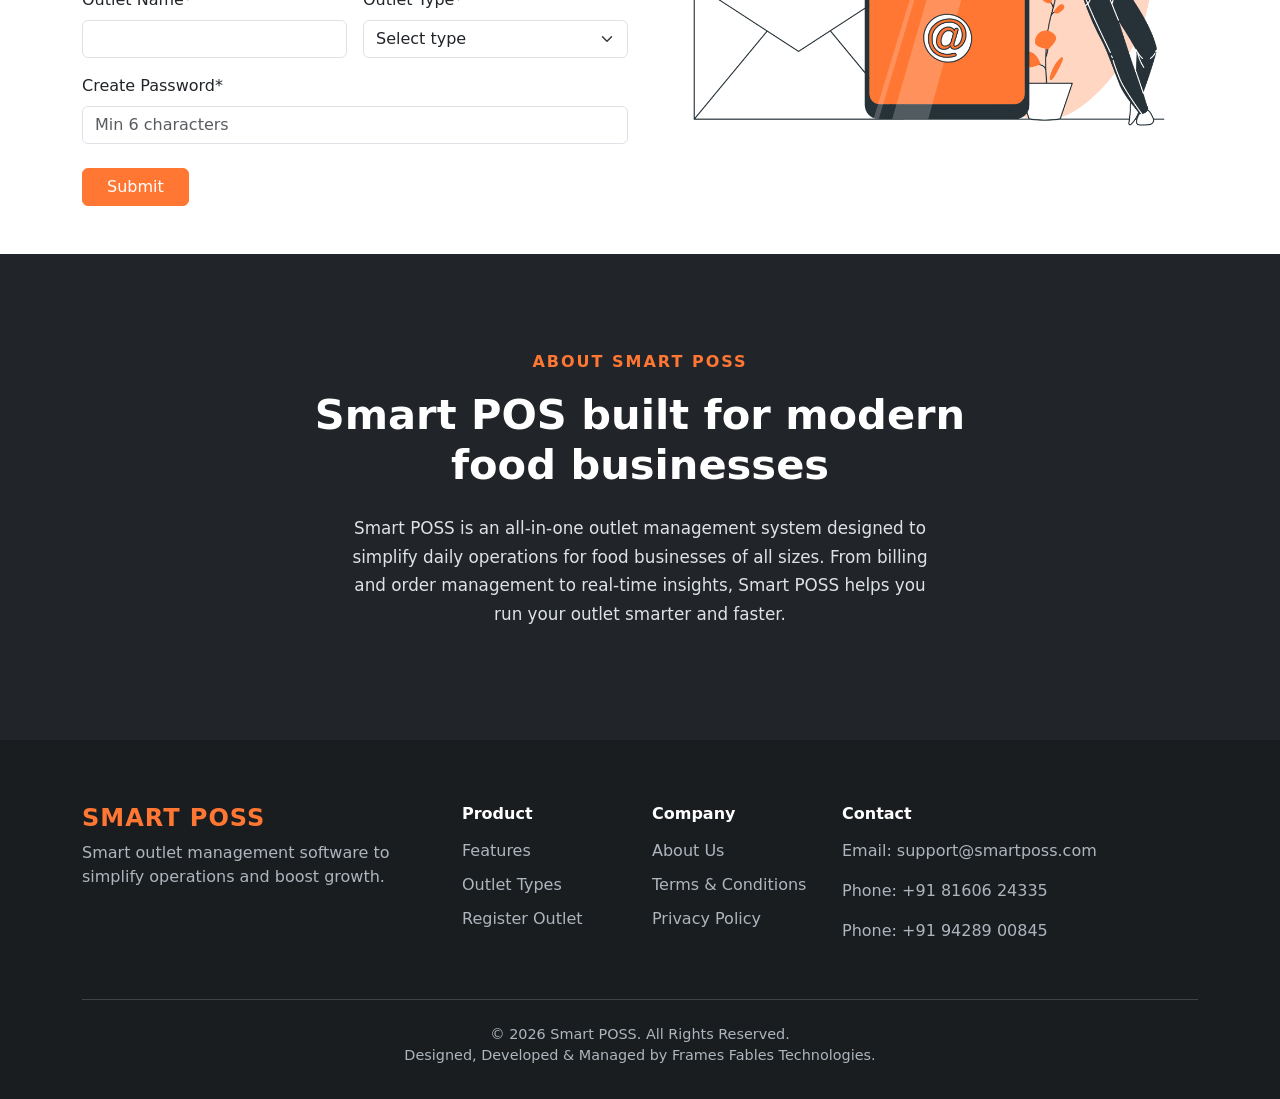
==== commit 55ffb104: "Updated frontend with password section" ====
--- a/frontend/index.html
+++ b/frontend/index.html
@@ -189,42 +189,54 @@
         <form id="demoForm" action="http://localhost:8080/api/outlets/register" method="POST">
 
           <div class="row g-3">
-            <div class="col-md-6">
-              <label class="form-label">Owner Name*</label>
-              <input type="text" class="form-control" name="ownerName" required>
-            </div>
-
-            <div class="col-md-6">
-              <label class="form-label">Email*</label>
-              <input type="email" class="form-control" name="email" required>
-            </div>
-
-            <div class="col-md-6">
-              <label class="form-label">Phone Number*</label>
-              <input type="tel" class="form-control" name="phoneNumber" minlength="10" maxlength="10" pattern="[0-9]{10}" required>
-            </div>
-
-            <div class="col-md-6">
-              <label class="form-label">City*</label>
-              <input type="text" class="form-control" name="city" required>
-            </div>
-
-            <div class="col-md-6">
-              <label class="form-label">Outlet Name*</label>
-              <input type="text" class="form-control" name="outletName" required>
-            </div>
-
-            <div class="col-md-6">
-              <label class="form-label">Outlet Type*</label>
-              <select class="form-select" name="outletType" required>
-                <option value="">Select type</option>
-                <option>Food Court</option>
-                <option>Cafe</option>
-                <option>QSR</option>
-                <option>Bakery</option>
-                <option>Cloud Kitchen</option>
-              </select>
-            </div>
+
+          <div class="col-md-6">
+            <label class="form-label">Owner Name*</label>
+            <input type="text" class="form-control" name="ownerName" required>
+          </div>
+
+          <div class="col-md-6">
+            <label class="form-label">Email*</label>
+            <input type="email" class="form-control" name="email" required>
+          </div>
+
+          <div class="col-md-6">
+            <label class="form-label">Phone Number*</label>
+            <input type="tel" class="form-control" name="phoneNumber"
+                   minlength="10" maxlength="10" pattern="[0-9]{10}" required>
+          </div>
+
+          <div class="col-md-6">
+            <label class="form-label">City*</label>
+            <input type="text" class="form-control" name="city" required>
+          </div>
+
+          <div class="col-md-6">
+            <label class="form-label">Outlet Name*</label>
+            <input type="text" class="form-control" name="outletName" required>
+          </div>
+
+          <div class="col-md-6">
+            <label class="form-label">Outlet Type*</label>
+            <select class="form-select" name="outletType" required>
+              <option value="">Select type</option>
+              <option>Food Court</option>
+              <option>Cafe</option>
+              <option>QSR</option>
+              <option>Cloud Kitchen</option>
+            </select>
+          </div>
+
+          <!-- 🔐 Password Field (Added) -->
+          <div class="col-md-12">
+            <label class="form-label">Create Password*</label>
+            <input type="password" class="form-control" name="password" minlength="6" placeholder="Min 6 characters" required>
+
+            <!-- <span class="input-group-text" style="cursor:pointer" onclick="togglePassword()">
+              <i class="bi bi-eye" id="eyeIcon"></i>
+            </span> -->
+          </div>
+
           </div>
 
           <button type="submit" class="btn btn-danger submit-btn mt-4 px-4">
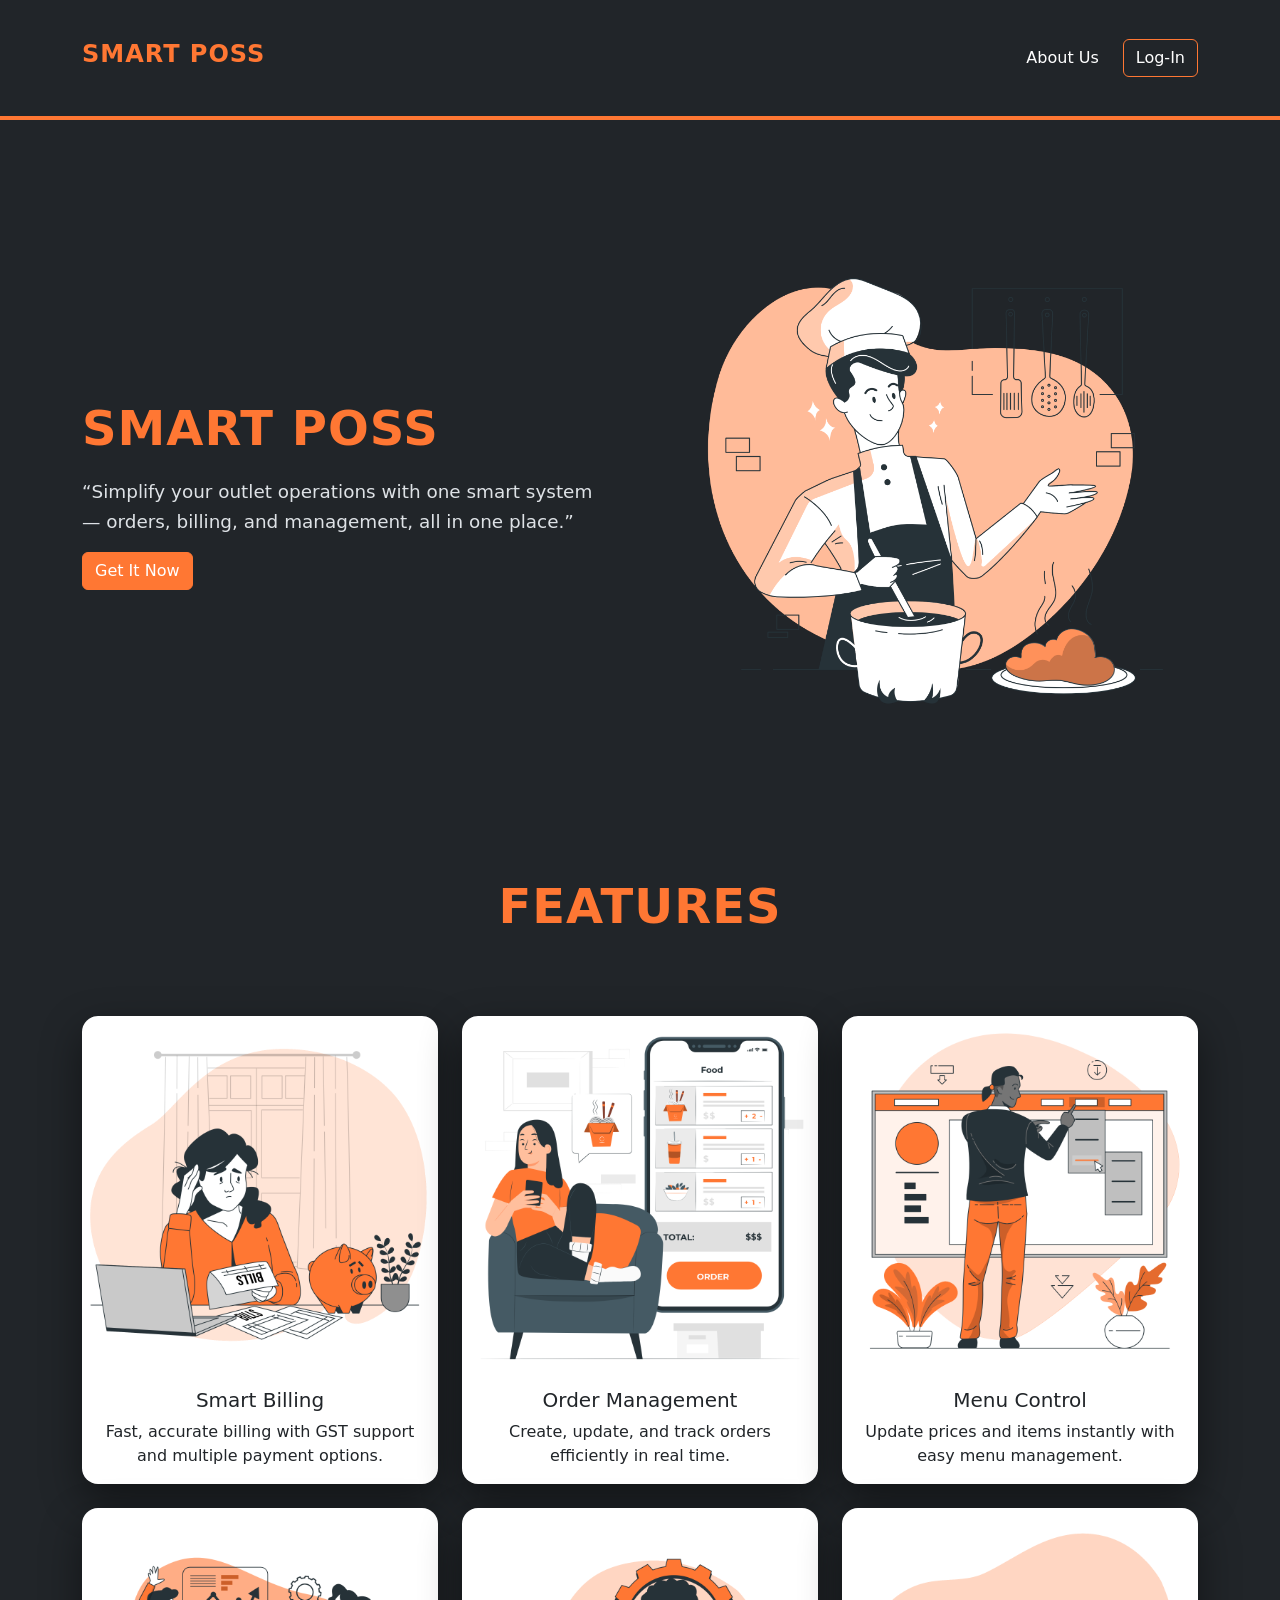
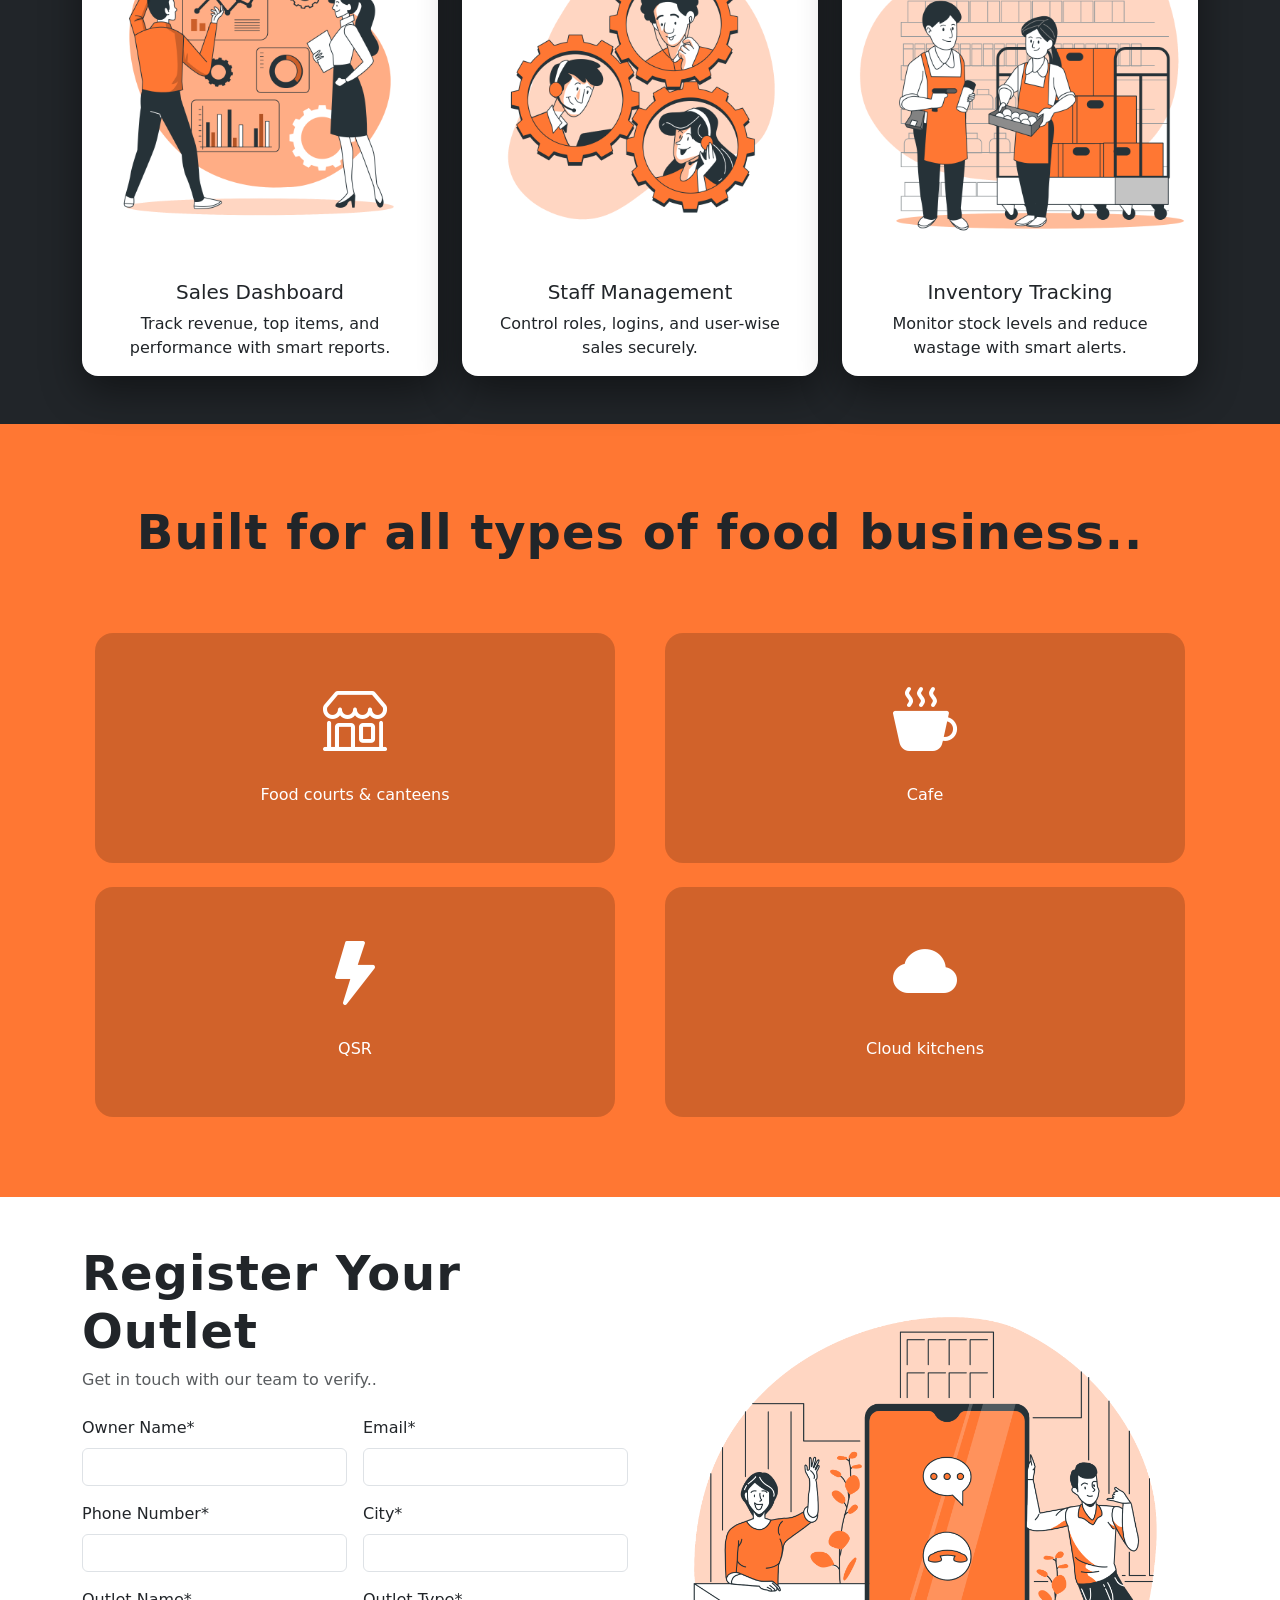
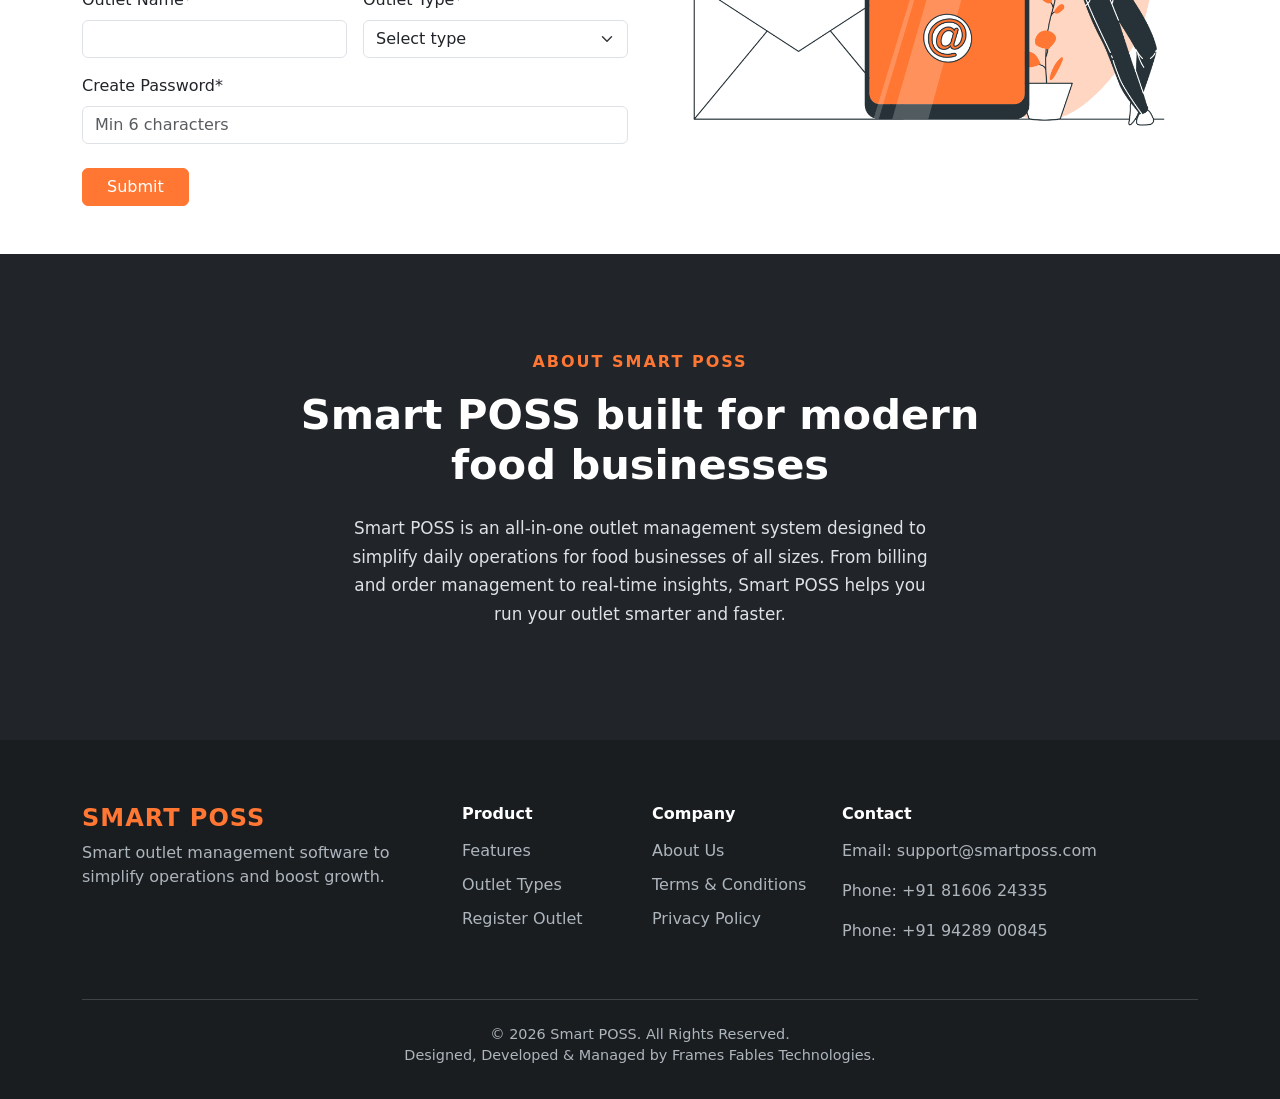
==== commit c54bc95e: "updated outlet dashboard by fd" ====
--- a/frontend/index.html
+++ b/frontend/index.html
@@ -263,7 +263,7 @@
         <span class="about-tag">ABOUT SMART POSS</span>
 
         <h2 class="about-title mt-3">
-          Smart POS built for modern food businesses
+          Smart POSS built for modern food businesses
         </h2>
 
         <p class="about-text mt-4 mx-auto">
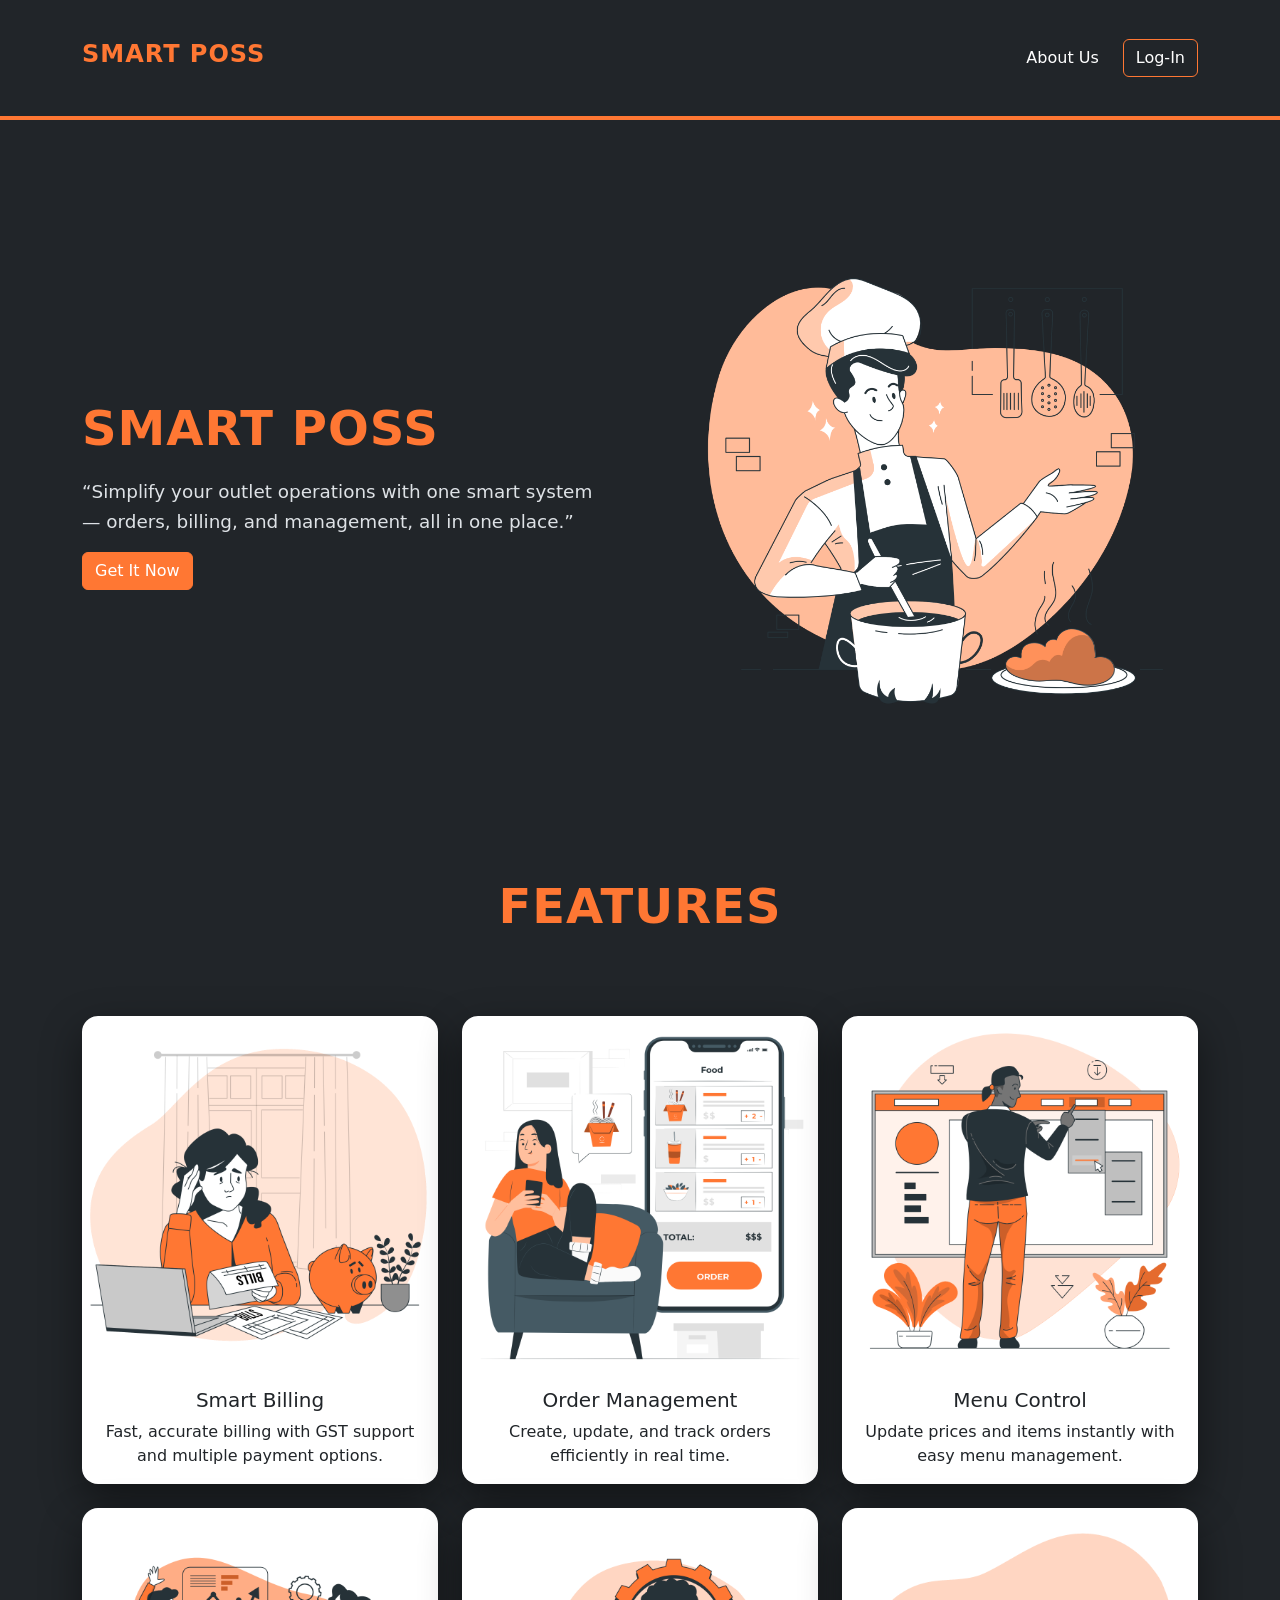
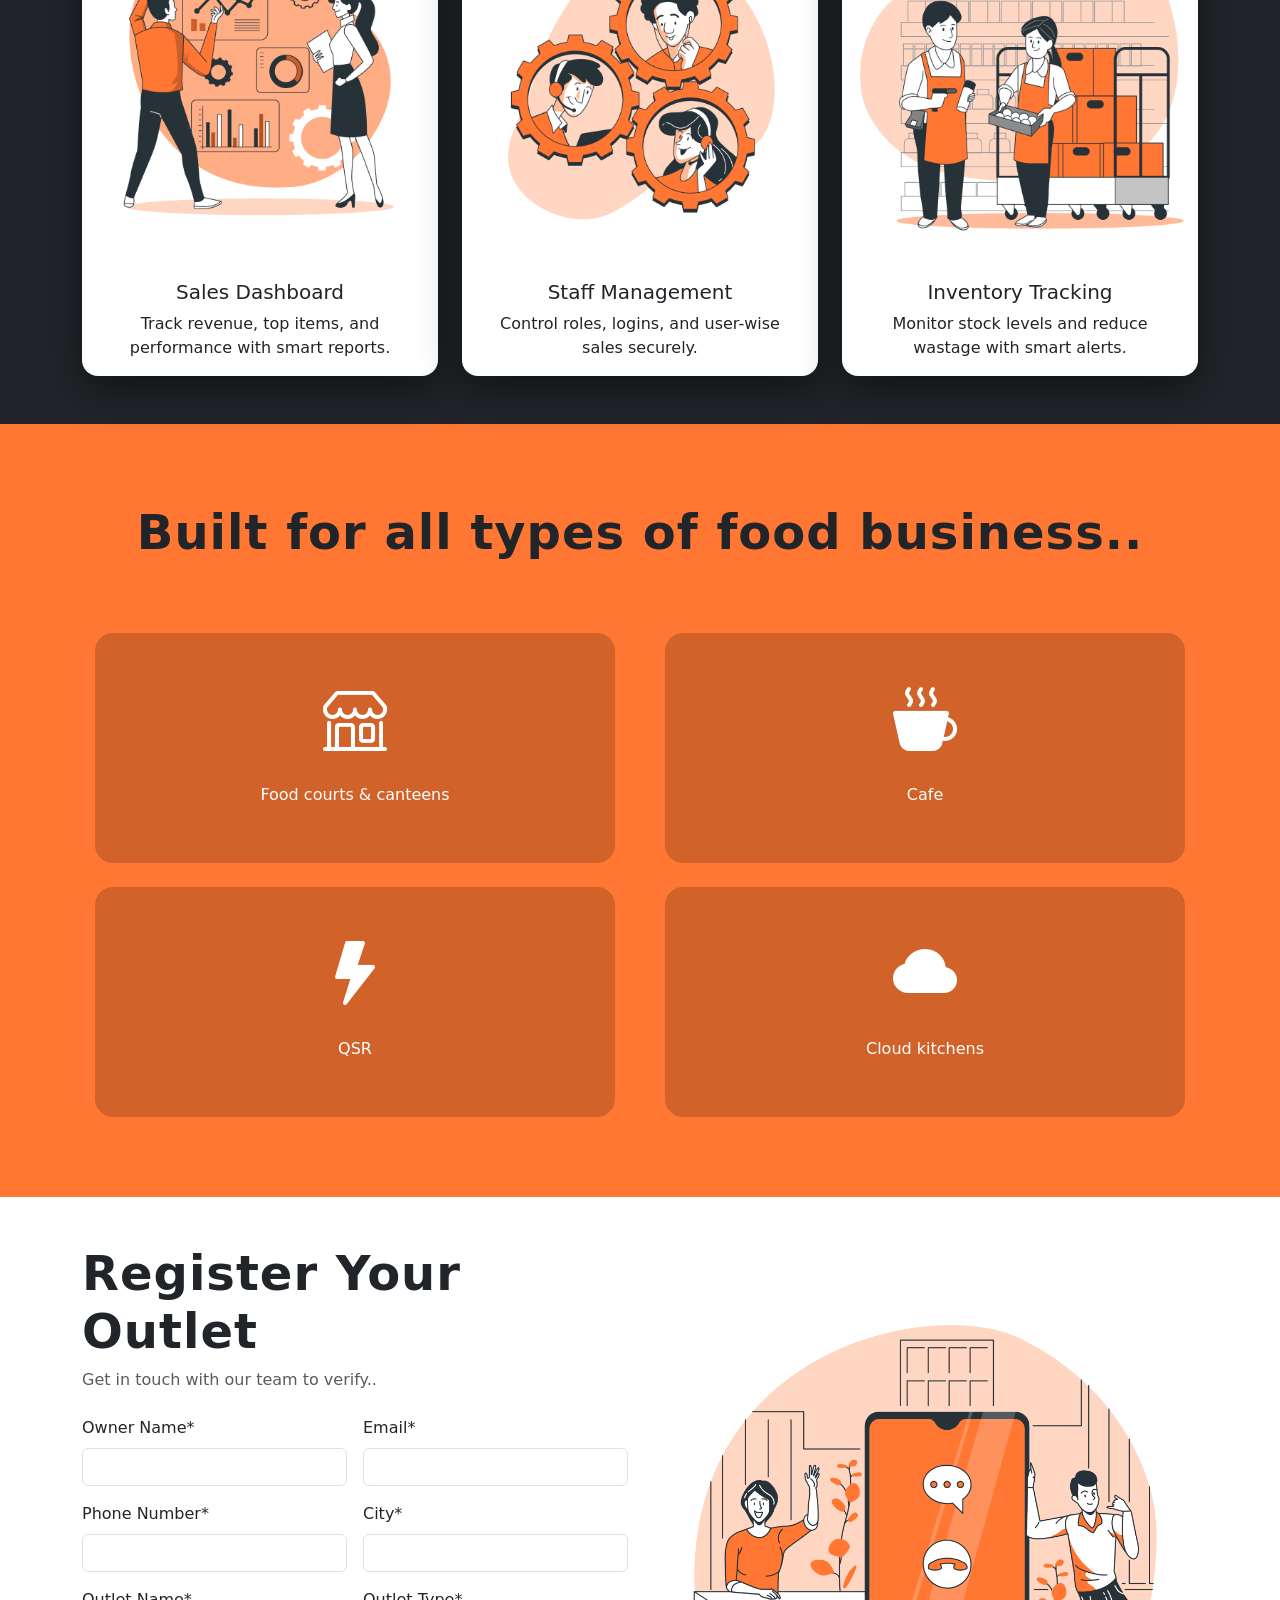
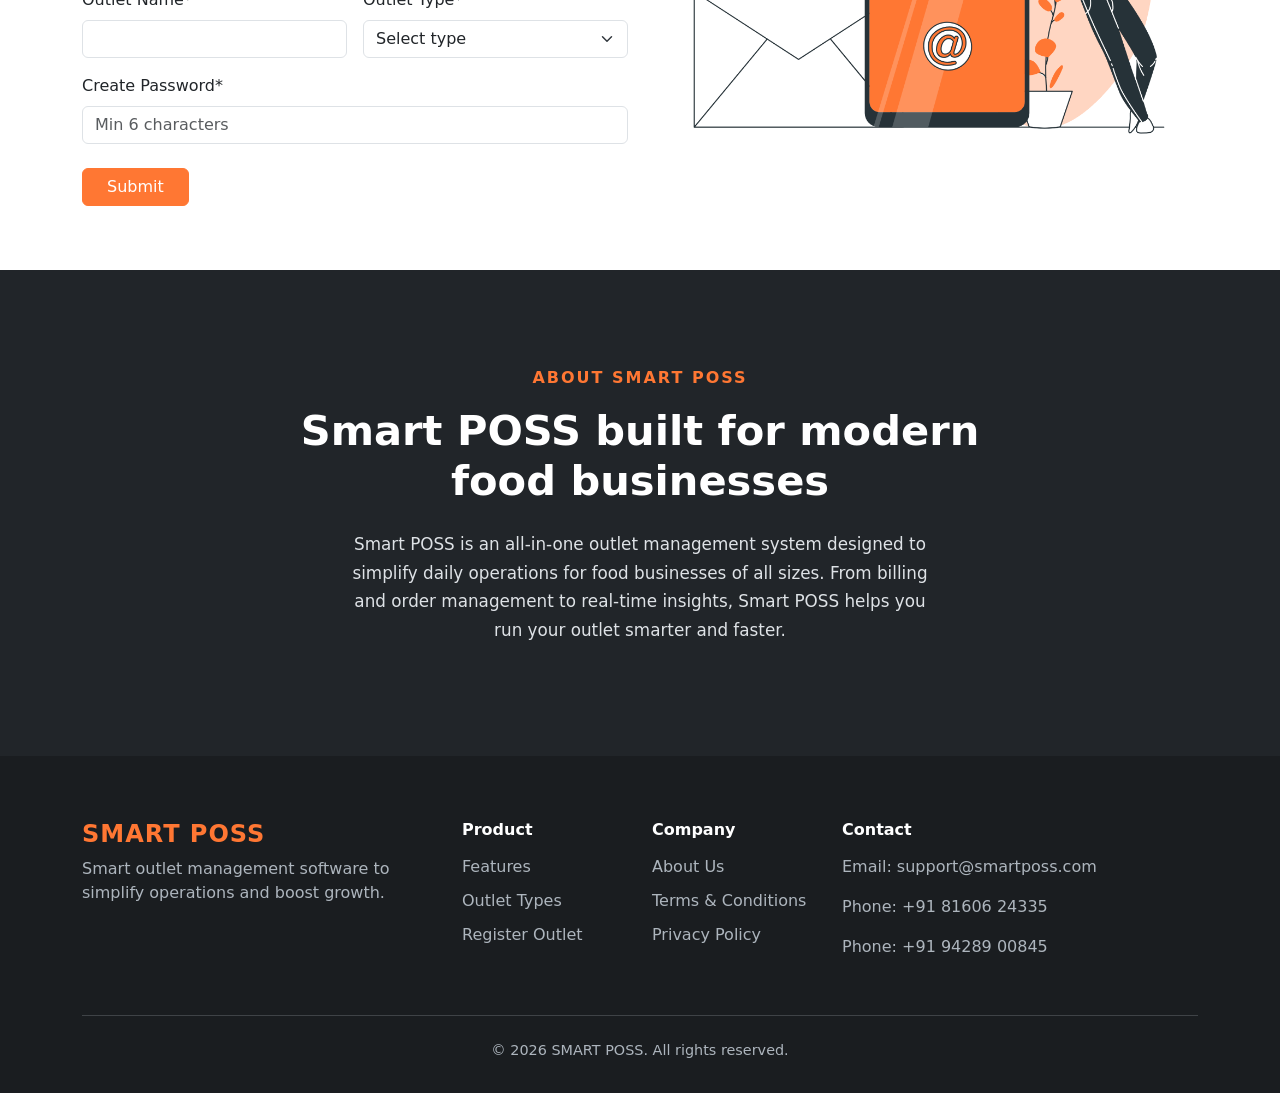
==== commit ea7ca13d: "updated frontend files in backend by fd" ====
--- a/frontend/index.html
+++ b/frontend/index.html
@@ -186,62 +186,62 @@
           Get in touch with our team to verify..
         </p>
 
-        <form id="demoForm" action="http://localhost:8080/api/outlets/register" method="POST">
+        <form id="outletForm" >
 
           <div class="row g-3">
-
-          <div class="col-md-6">
-            <label class="form-label">Owner Name*</label>
-            <input type="text" class="form-control" name="ownerName" required>
-          </div>
-
-          <div class="col-md-6">
-            <label class="form-label">Email*</label>
-            <input type="email" class="form-control" name="email" required>
-          </div>
-
-          <div class="col-md-6">
-            <label class="form-label">Phone Number*</label>
-            <input type="tel" class="form-control" name="phoneNumber"
-                   minlength="10" maxlength="10" pattern="[0-9]{10}" required>
-          </div>
-
-          <div class="col-md-6">
-            <label class="form-label">City*</label>
-            <input type="text" class="form-control" name="city" required>
-          </div>
-
-          <div class="col-md-6">
-            <label class="form-label">Outlet Name*</label>
-            <input type="text" class="form-control" name="outletName" required>
-          </div>
-
-          <div class="col-md-6">
-            <label class="form-label">Outlet Type*</label>
-            <select class="form-select" name="outletType" required>
-              <option value="">Select type</option>
-              <option>Food Court</option>
-              <option>Cafe</option>
-              <option>QSR</option>
-              <option>Cloud Kitchen</option>
-            </select>
-          </div>
-
-          <!-- 🔐 Password Field (Added) -->
+            <div class="col-md-6">
+              <label class="form-label">Owner Name*</label>
+              <input type="text" class="form-control" id="ownerName" name="ownerName" required>
+            </div>
+
+            <div class="col-md-6">
+              <label class="form-label">Email*</label>
+              <input type="email" class="form-control" id="email" name="email" required>
+            </div>
+
+            <div class="col-md-6">
+              <label class="form-label">Phone Number*</label>
+              <input type="tel" class="form-control" id="phoneNumber" name="phoneNumber" minlength="10" maxlength="10" pattern="[0-9]{10}" required>
+            </div>
+
+            <div class="col-md-6">
+              <label class="form-label">City*</label>
+              <input type="text" class="form-control" id="city" name="city" required>
+            </div>
+
+            <div class="col-md-6">
+              <label class="form-label">Outlet Name*</label>
+              <input type="text" class="form-control" id="outletName" name="outletName" required>
+            </div>
+
+            <div class="col-md-6">
+              <label class="form-label">Outlet Type*</label>
+              <select class="form-select" id="outletType" name="outletType" required>
+                <option value="">Select type</option>
+                <option>Food Court</option>
+                <option>Cafe</option>
+                <option>QSR</option>
+                <option>Bakery</option>
+                <option>Cloud Kitchen</option>
+              </select>
+            </div>
+
+            <!-- 🔐 Password Field (Added) -->
           <div class="col-md-12">
             <label class="form-label">Create Password*</label>
-            <input type="password" class="form-control" name="password" minlength="6" placeholder="Min 6 characters" required>
+            <input type="password" id="password" class="form-control" name="password" minlength="6" placeholder="Min 6 characters" required>
 
             <!-- <span class="input-group-text" style="cursor:pointer" onclick="togglePassword()">
               <i class="bi bi-eye" id="eyeIcon"></i>
             </span> -->
           </div>
-
           </div>
 
           <button type="submit" class="btn btn-danger submit-btn mt-4 px-4">
             Submit
           </button>
+            <!-- 🟨 ADDED -->
+            <div id="formMessage" class="mt-3"></div>
 
         </form>
       </div>
@@ -330,12 +330,48 @@
     <hr>
 
     <div class="text-center footer-bottom">
-      © 2026 Smart POSS. All Rights Reserved.<br>Designed, Developed & Managed by Frames Fables Technologies.
+      © 2026 SMART POSS. All rights reserved.
     </div>
   </div>
 </footer>
 
 
 <script src="https://cdn.jsdelivr.net/npm/bootstrap@5.3.8/dist/js/bootstrap.bundle.min.js" integrity="sha384-FKyoEForCGlyvwx9Hj09JcYn3nv7wiPVlz7YYwJrWVcXK/BmnVDxM+D2scQbITxI" crossorigin="anonymous"></script>
+        <script src="api.js"></script>
+
+        <script>
+            document.getElementById("outletForm").addEventListener("submit", function(e) {
+                e.preventDefault();
+
+                const data = {
+                    ownerName: document.getElementById("ownerName").value,
+                    email: document.getElementById("email").value,
+                    phoneNumber: document.getElementById("phoneNumber").value,
+                    city: document.getElementById("city").value,
+                    outletName: document.getElementById("outletName").value,
+                    outletType: document.getElementById("outletType").value,
+                    password: document.getElementById("password").value
+                };
+
+                const msg = document.getElementById("formMessage");
+
+                postData("/outlets/register", data)
+                    .then(res => {
+
+                        msg.innerHTML = "✅ Registration successful! Approval confirmation will be sent via email.";
+                        msg.style.color = "green";
+
+                        document.getElementById("outletForm").reset();
+                    })
+                    .catch(err => {
+
+                        msg.innerHTML = err.message || "❌ Registration failed";
+                        msg.style.color = "red";
+
+                        console.error(err);
+                    });
+            });
+
+        </script>
 </body>
 </html>
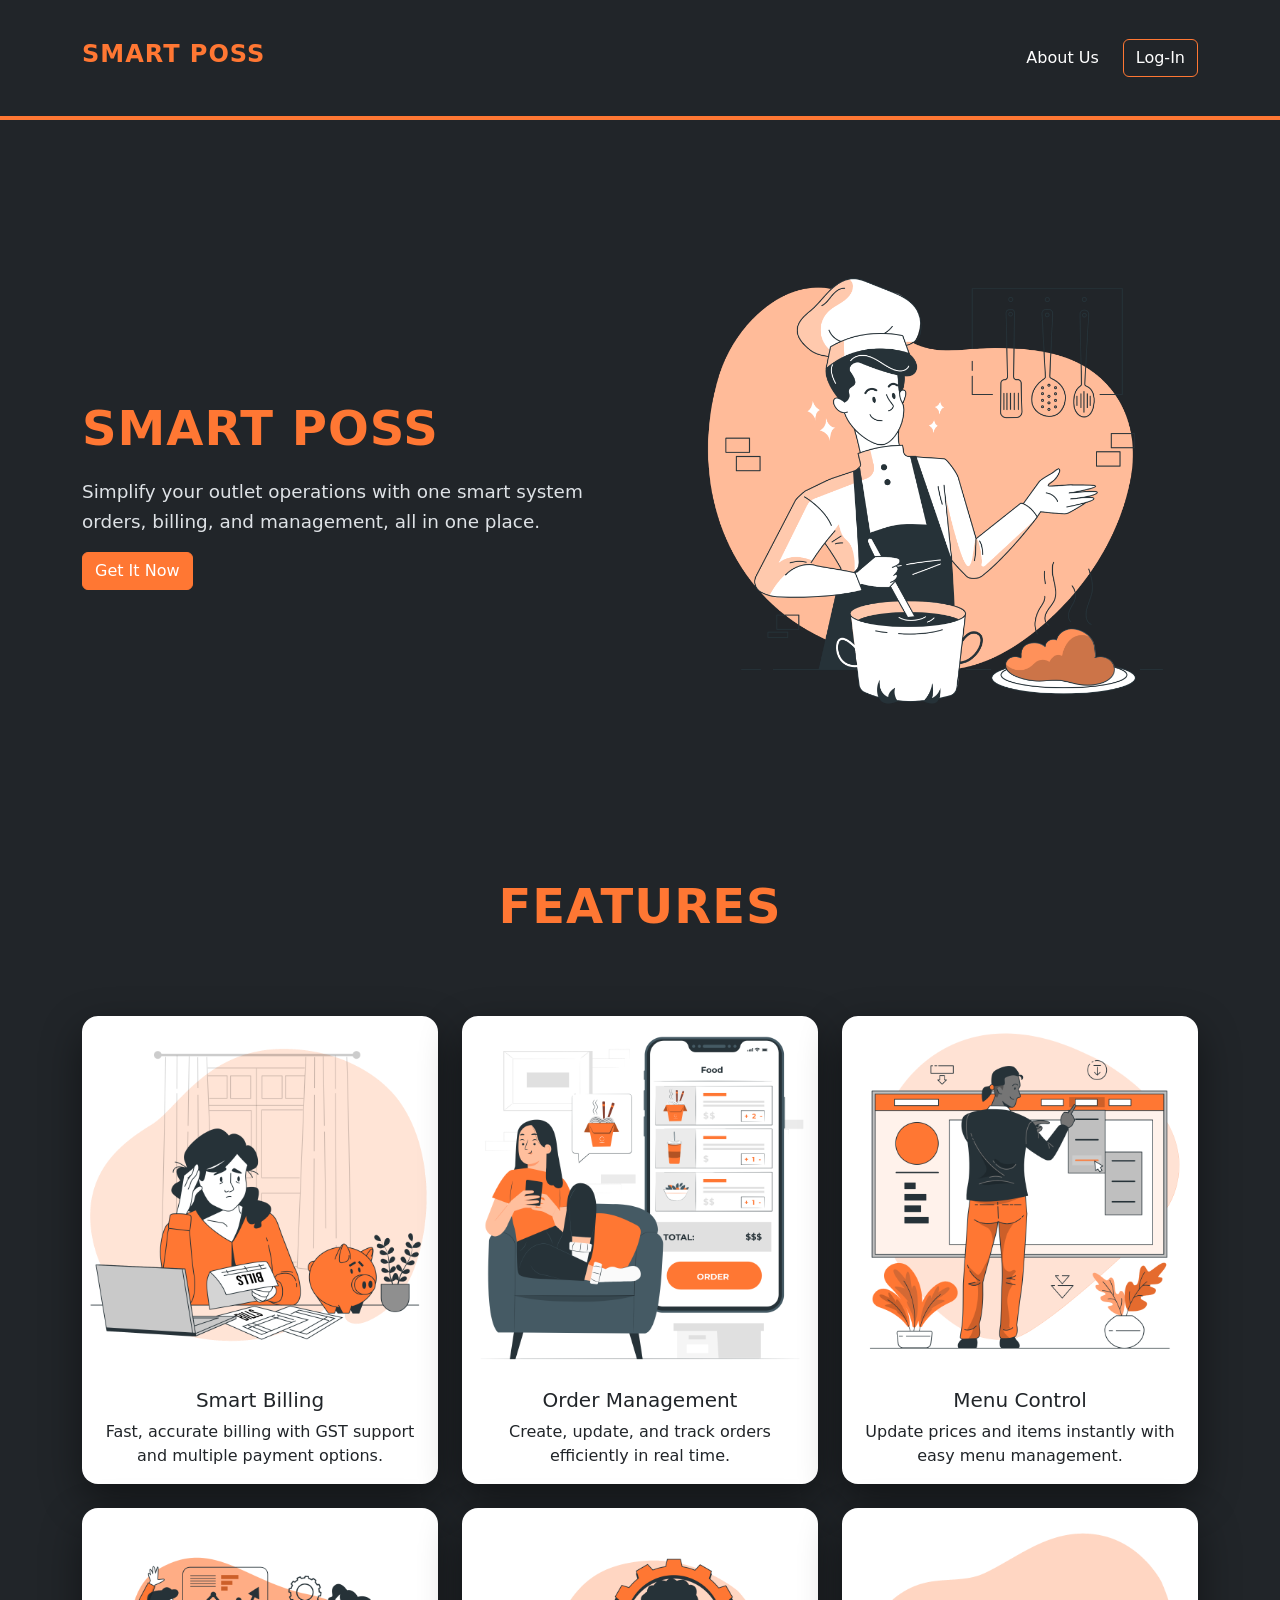
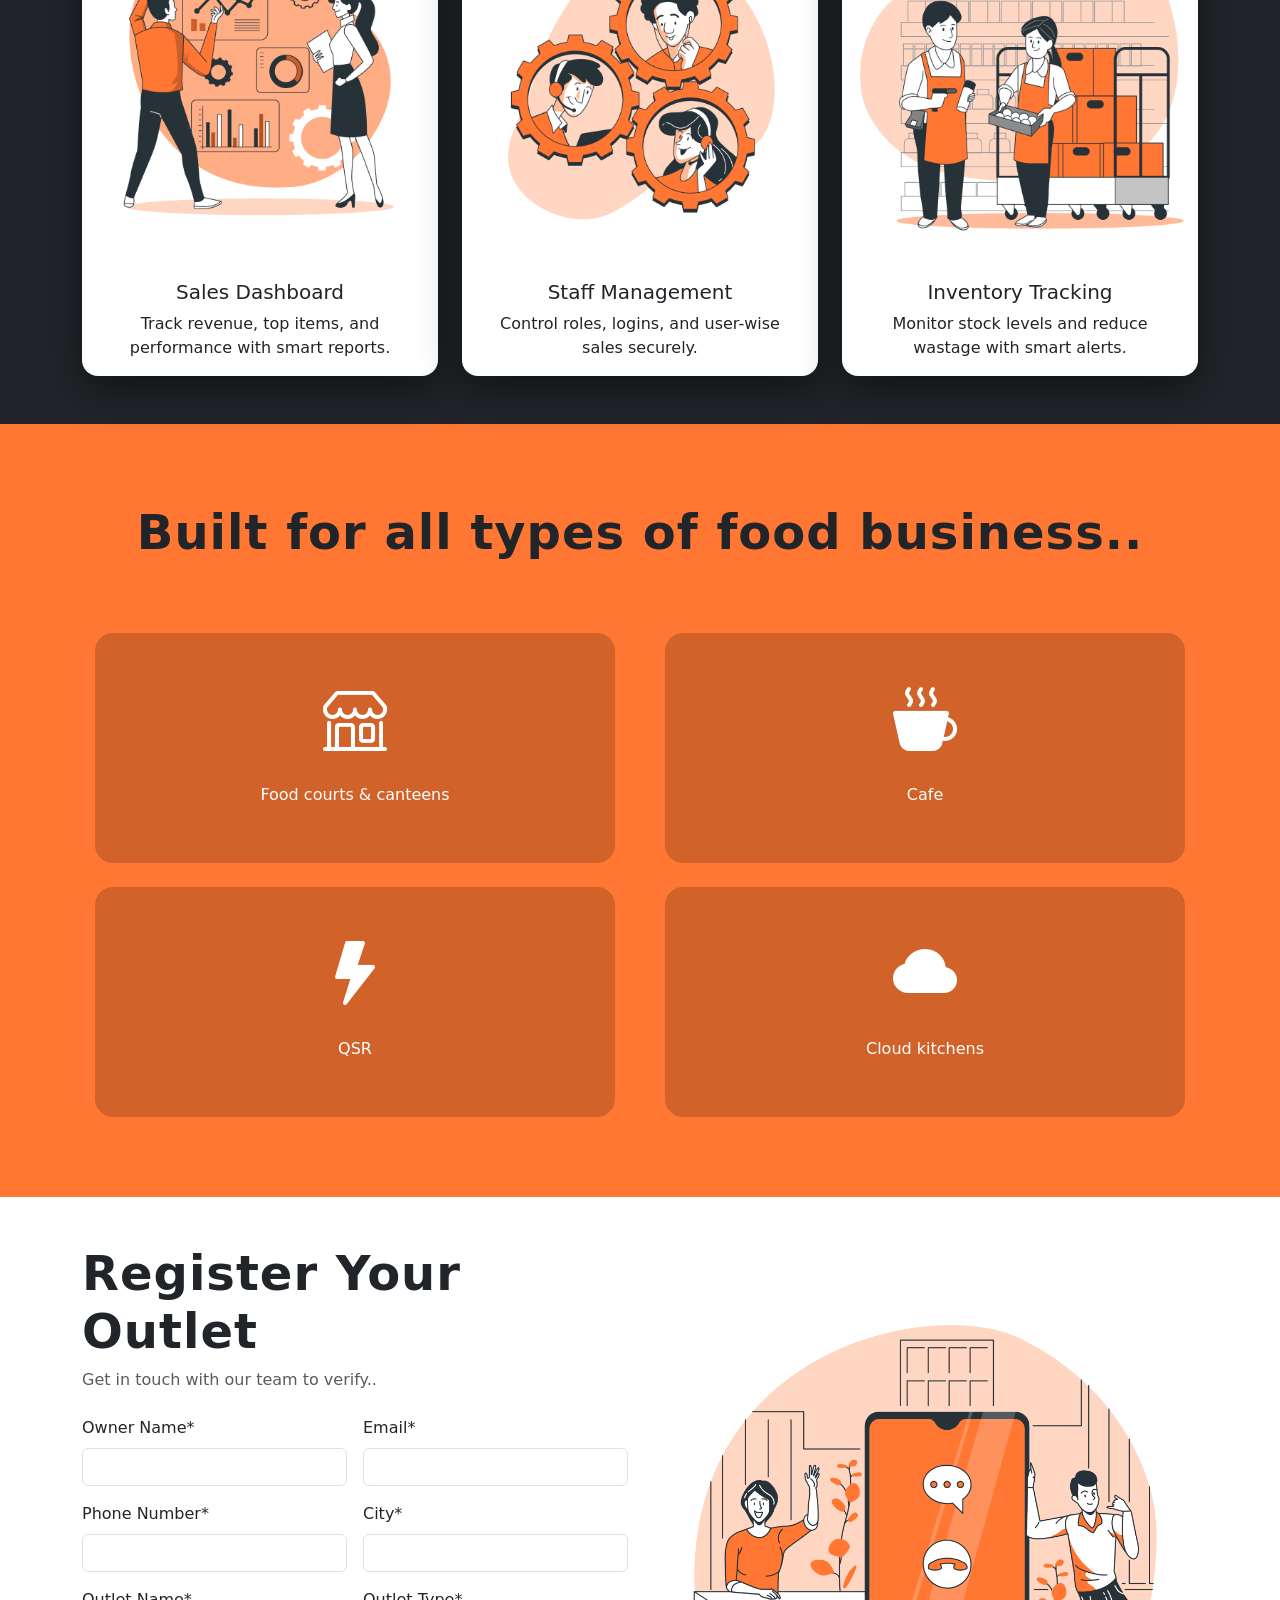
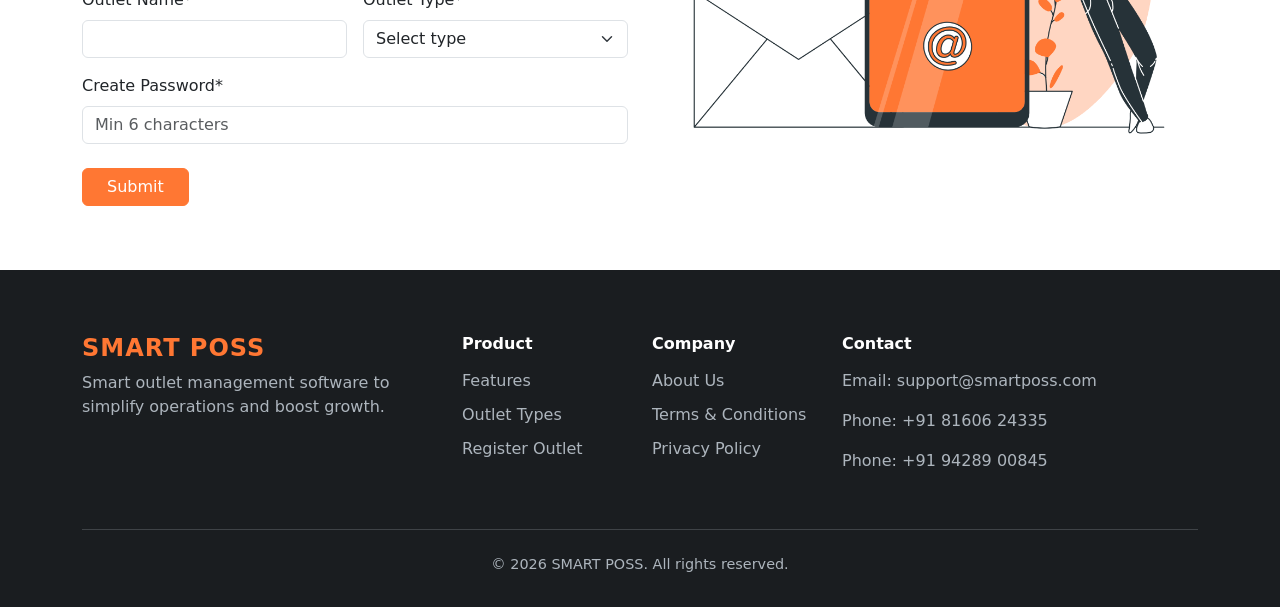
==== commit 62db681d: "Inconsistencies , Bugs , and Issues fixed" ====
--- a/frontend/index.html
+++ b/frontend/index.html
@@ -5,56 +5,50 @@
     <meta name="viewport" content="width=device-width, initial-scale=1.0">
     <title>Smart Poss</title>
     <link rel="icon" type="image/png" href="src/favicon.png">
-    <!-- <link rel="stylesheet" href="style.css"> -->
     <link href="https://cdn.jsdelivr.net/npm/bootstrap@5.3.8/dist/css/bootstrap.min.css" rel="stylesheet" integrity="sha384-sRIl4kxILFvY47J16cr9ZwB07vP4J8+LH7qKQnuqkuIAvNWLzeN8tE5YBujZqJLB" crossorigin="anonymous">
-    <link href="https://cdn.jsdelivr.net/npm/bootstrap-icons/font/bootstrap-icons.css" rel="stylesheet">    
+    <link href="https://cdn.jsdelivr.net/npm/bootstrap-icons/font/bootstrap-icons.css" rel="stylesheet">
     <link rel="stylesheet" href="style.css">
 </head>
 <body>
-        <nav class="navbar navbar-expand-lg navbar-dark bg-dark">
-            <div class="container">
-                <a class="navbar-brand d-flex align-items-center" href="#">
-                    <!-- <img src="src/logo.png" alt="SMART POSS" class="navbar-logo"> -->
-                    <h1 class="logo-title">SMART POSS</h1>
-                </a>
-                <div class="d-flex ms-auto align-items-center">
-                    <a class="nav-link text-white me-4" href="#about-us">About Us</a>
-                    <a class="btn btn-outline-danger" href="auth.html">Log-In</a>
-                </div>
-            </div>
-        </nav>
-        
-        <section class="hero-section d-flex align-items-center">
-            <div class="container">
-                <div class="row align-items-center">
-                    <!-- col-1 -->
-                    <div class="col-lg-6 text-white">
-                        <h1 class="hero-title">SMART POSS</h1>
-                        <p class="hero-subtext">
-                          “Simplify your outlet operations with one smart system — orders, billing, and management, all in one place.”
-                        </p>
-                        <button class="btn btn-danger" onclick="document.getElementById('register').scrollIntoView({ behavior: 'smooth' });">
-                          Get It Now
-                        </button>
-                    </div>
-                    <!-- col-2/ -->
-                    <div class="col-lg-6 text-center">
-                        <img src="src/Chef-bro.png" alt="" class="hero-img">
-                    </div>
-                </div>
-            </div>
-        </section>
-
-      <section id="features" class="features-section py-5">
-        <div class="container">
+<nav class="navbar navbar-expand-lg navbar-dark bg-dark">
+    <div class="container">
+        <a class="navbar-brand d-flex align-items-center" href="#">
+            <h1 class="logo-title">SMART POSS</h1>
+        </a>
+        <div class="d-flex ms-auto align-items-center">
+            <a class="nav-link text-white me-4" href="#about-us">About Us</a>
+            <a class="btn btn-outline-danger" href="auth.html">Log-In</a>
+        </div>
+    </div>
+</nav>
+
+<section class="hero-section d-flex align-items-center">
+    <div class="container">
+        <div class="row align-items-center">
+            <div class="col-lg-6 text-white">
+                <h1 class="hero-title">SMART POSS</h1>
+                <p class="hero-subtext">
+                    Simplify your outlet operations with one smart system orders, billing, and management, all in one place.
+                </p>
+                <button class="btn btn-danger" onclick="document.getElementById('register').scrollIntoView({ behavior: 'smooth' });">
+                    Get It Now
+                </button>
+            </div>
+            <div class="col-lg-6 text-center">
+                <img src="src/Chef-bro.png" alt="" class="hero-img">
+            </div>
+        </div>
+    </div>
+</section>
+
+<section id="features" class="features-section py-5">
+    <div class="container">
         <h1 class="feature-title text-center mb-5">FEATURES</h1>
 
         <div class="row justify-content-center g-4">
-            <!-- Card 1 -->
-            <div class="col-md-4 d-flex justify-content-center">
-                <div class="card feature-card text-center" style="width: 25rem;">
-                    <img src="src/Money stress-bro.png"
-                         class="card-img-top" alt="...">
+            <div class="col-md-4 d-flex justify-content-center">
+                <div class="card feature-card text-center" style="width: 25rem;">
+                    <img src="src/Money stress-bro.png" class="card-img-top" alt="...">
                     <div class="card-body text-center">
                         <h5 class="card-title">Smart Billing</h5>
                         <p class="card-text">
@@ -64,11 +58,9 @@
                 </div>
             </div>
 
-            <!-- Card 2 -->
-            <div class="col-md-4 d-flex justify-content-center">
-                <div class="card feature-card text-center" style="width: 25rem;">
-                    <img src="src/Order food-pana.png"
-                         class="card-img-top" alt="...">
+            <div class="col-md-4 d-flex justify-content-center">
+                <div class="card feature-card text-center" style="width: 25rem;">
+                    <img src="src/Order food-pana.png" class="card-img-top" alt="...">
                     <div class="card-body text-center">
                         <h5 class="card-title">Order Management</h5>
                         <p class="card-text">
@@ -78,11 +70,9 @@
                 </div>
             </div>
 
-            <!-- Card 3 -->
-            <div class="col-md-4 d-flex justify-content-center">
-                <div class="card feature-card text-center" style="width: 25rem;">
-                    <img src="src/Dropdown menu-bro.png"
-                         class="card-img-top" alt="...">
+            <div class="col-md-4 d-flex justify-content-center">
+                <div class="card feature-card text-center" style="width: 25rem;">
+                    <img src="src/Dropdown menu-bro.png" class="card-img-top" alt="...">
                     <div class="card-body text-center">
                         <h5 class="card-title">Menu Control</h5>
                         <p class="card-text">
@@ -92,10 +82,9 @@
                 </div>
             </div>
 
-            <!-- Card 4 -->
-            <div class="col-md-4 d-flex justify-content-center">
-                <div class="card feature-card text-center" style="width: 25rem;">
-                   <img src="src/Business Plan-bro.png" class="card-img-top" alt="...">
+            <div class="col-md-4 d-flex justify-content-center">
+                <div class="card feature-card text-center" style="width: 25rem;">
+                    <img src="src/Business Plan-bro.png" class="card-img-top" alt="...">
                     <div class="card-body text-center">
                         <h5 class="card-title">Sales Dashboard</h5>
                         <p class="card-text">
@@ -105,7 +94,6 @@
                 </div>
             </div>
 
-            <!-- Card 5 -->
             <div class="col-md-4 d-flex justify-content-center">
                 <div class="card feature-card text-center" style="width: 25rem;">
                     <img src="src/Connecting teams-bro.png" class="card-img-top" alt="...">
@@ -118,7 +106,6 @@
                 </div>
             </div>
 
-            <!-- Card 6 -->
             <div class="col-md-4 d-flex justify-content-center">
                 <div class="card feature-card text-center" style="width: 25rem;">
                     <img src="src/Supermarket workers-bro.png" class="card-img-top" alt="...">
@@ -132,246 +119,178 @@
             </div>
         </div>
     </div>
-    </section>
-
+</section>
 
 <section id="outlet-type" class="outlet-section text-center">
-  <div class="container">
-    <!-- <p class="text-uppercase small">OUTLET TYPES</p> -->
-    <h1 class="outlet-title text-center mb-5">Built for all types of food business..</h1>
-    <div class="row justify-content-center g-4 mt-5">
-
-  <div class="col-lg-6 col-md-6 col-12 d-flex justify-content-center">
-    <div class="outlet-card text-center w-100">
-      <i class="bi bi-shop outlet-icon"></i>
-      <p>Food courts & canteens</p>
-    </div>
-  </div>
-
-  <div class="col-lg-6 col-md-6 col-12 d-flex justify-content-center">
-    <div class="outlet-card text-center w-100">
-      <i class="bi bi-cup-hot-fill outlet-icon"></i>
-      <p>Cafe</p>
-    </div>
-  </div>
-
-  <div class="col-lg-6 col-md-6 col-12 d-flex justify-content-center">
-    <div class="outlet-card text-center w-100">
-      <i class="bi bi-lightning-fill outlet-icon"></i>
-      <p>QSR</p>
-    </div>
-  </div>
-
-  <div class="col-lg-6 col-md-6 col-12 d-flex justify-content-center">
-    <div class="outlet-card text-center w-100">
-      <i class="bi bi-cloud-fill outlet-icon"></i>
-      <p>Cloud kitchens</p>
-    </div>
-  </div>
-
-</div>
-  </div>
-</section>
-
+    <div class="container">
+        <h1 class="outlet-title text-center mb-5">Built for all types of food business..</h1>
+        <div class="row justify-content-center g-4 mt-5">
+            <div class="col-lg-6 col-md-6 col-12 d-flex justify-content-center">
+                <div class="outlet-card text-center w-100">
+                    <i class="bi bi-shop outlet-icon"></i>
+                    <p>Food courts & canteens</p>
+                </div>
+            </div>
+            <div class="col-lg-6 col-md-6 col-12 d-flex justify-content-center">
+                <div class="outlet-card text-center w-100">
+                    <i class="bi bi-cup-hot-fill outlet-icon"></i>
+                    <p>Cafe</p>
+                </div>
+            </div>
+            <div class="col-lg-6 col-md-6 col-12 d-flex justify-content-center">
+                <div class="outlet-card text-center w-100">
+                    <i class="bi bi-lightning-fill outlet-icon"></i>
+                    <p>QSR</p>
+                </div>
+            </div>
+            <div class="col-lg-6 col-md-6 col-12 d-flex justify-content-center">
+                <div class="outlet-card text-center w-100">
+                    <i class="bi bi-cloud-fill outlet-icon"></i>
+                    <p>Cloud kitchens</p>
+                </div>
+            </div>
+        </div>
+    </div>
+</section>
 
 <section id="register" class="demo-section py-5">
-  <div class="container">
-    <div class="row align-items-center">
-
-      <!-- Left: Form -->
-      <div class="col-lg-6">
-        <!-- <h2 class="fw-bold">Schedule a free demo</h2> -->
-        <h1 class="demo-title">Register Your Outlet</h1>
-        <p class="text-muted mb-4">
-          Get in touch with our team to verify..
-        </p>
-
-        <form id="outletForm" >
-
-          <div class="row g-3">
-            <div class="col-md-6">
-              <label class="form-label">Owner Name*</label>
-              <input type="text" class="form-control" id="ownerName" name="ownerName" required>
-            </div>
-
-            <div class="col-md-6">
-              <label class="form-label">Email*</label>
-              <input type="email" class="form-control" id="email" name="email" required>
-            </div>
-
-            <div class="col-md-6">
-              <label class="form-label">Phone Number*</label>
-              <input type="tel" class="form-control" id="phoneNumber" name="phoneNumber" minlength="10" maxlength="10" pattern="[0-9]{10}" required>
-            </div>
-
-            <div class="col-md-6">
-              <label class="form-label">City*</label>
-              <input type="text" class="form-control" id="city" name="city" required>
-            </div>
-
-            <div class="col-md-6">
-              <label class="form-label">Outlet Name*</label>
-              <input type="text" class="form-control" id="outletName" name="outletName" required>
-            </div>
-
-            <div class="col-md-6">
-              <label class="form-label">Outlet Type*</label>
-              <select class="form-select" id="outletType" name="outletType" required>
-                <option value="">Select type</option>
-                <option>Food Court</option>
-                <option>Cafe</option>
-                <option>QSR</option>
-                <option>Bakery</option>
-                <option>Cloud Kitchen</option>
-              </select>
-            </div>
-
-            <!-- 🔐 Password Field (Added) -->
-          <div class="col-md-12">
-            <label class="form-label">Create Password*</label>
-            <input type="password" id="password" class="form-control" name="password" minlength="6" placeholder="Min 6 characters" required>
-
-            <!-- <span class="input-group-text" style="cursor:pointer" onclick="togglePassword()">
-              <i class="bi bi-eye" id="eyeIcon"></i>
-            </span> -->
-          </div>
-          </div>
-
-          <button type="submit" class="btn btn-danger submit-btn mt-4 px-4">
-            Submit
-          </button>
-            <!-- 🟨 ADDED -->
-            <div id="formMessage" class="mt-3"></div>
-
-        </form>
-      </div>
-
-      <!-- Right: Illustration -->
-      <div class="col-lg-6 text-center">
-        <img src="src/Contact us-bro.png" class="img-fluid" alt="Demo">
-      </div>
-    </div>
-  </div>
-</section>  
-
-
-<section id="about-us" class="about-section">
-  <div class="container">
-    <div class="row justify-content-center text-center">
-
-      <div class="col-lg-8">
-        <span class="about-tag">ABOUT SMART POSS</span>
-
-        <h2 class="about-title mt-3">
-          Smart POSS built for modern food businesses
-        </h2>
-
-        <p class="about-text mt-4 mx-auto">
-          Smart POSS is an all-in-one outlet management system designed to simplify
-          daily operations for food businesses of all sizes. From billing and order
-          management to real-time insights, Smart POSS helps you run your outlet smarter
-          and faster.
-        </p>
-
-        <!-- <ul class="about-list mt-4">
-          <li>Fast & easy billing</li>
-          <li>Real-time sales insights</li>
-          <li>Supports all outlet types</li>
-          <li>Secure & reliable system</li>
-        </ul> -->
-      </div>
-
-    </div>
-  </div>
-</section>
-
+    <div class="container">
+        <div class="row align-items-center">
+            <div class="col-lg-6">
+                <h1 class="demo-title">Register Your Outlet</h1>
+                <p class="text-muted mb-4">Get in touch with our team to verify..</p>
+
+                <form id="outletForm">
+                    <div class="row g-3">
+                        <div class="col-md-6">
+                            <label class="form-label">Owner Name*</label>
+                            <input type="text" class="form-control" id="ownerName" name="ownerName" required>
+                        </div>
+
+                        <div class="col-md-6">
+                            <label class="form-label">Email*</label>
+                            <input type="email" class="form-control" id="email" name="email" required>
+                        </div>
+
+                        <div class="col-md-6">
+                            <label class="form-label">Phone Number*</label>
+                            <input type="tel" class="form-control" id="phoneNumber" name="phoneNumber" minlength="10" maxlength="10" pattern="[0-9]{10}" required>
+                        </div>
+
+                        <div class="col-md-6">
+                            <label class="form-label">City*</label>
+                            <input type="text" class="form-control" id="city" name="city" pattern="[A-Za-z\s]+" title="City should only contain letters" required>
+                        </div>
+
+                        <div class="col-md-6">
+                            <label class="form-label">Outlet Name*</label>
+                            <input type="text" class="form-control" id="outletName" name="outletName" required>
+                        </div>
+
+                        <div class="col-md-6">
+                            <label class="form-label">Outlet Type*</label>
+                            <select class="form-select" id="outletType" name="outletType" required>
+                                <option value="">Select type</option>
+                                <option>Food Court</option>
+                                <option>Cafe</option>
+                                <option>QSR</option>
+                                <option>Bakery</option>
+                                <option>Cloud Kitchen</option>
+                            </select>
+                        </div>
+
+                        <div class="col-md-12">
+                            <label class="form-label">Create Password*</label>
+                            <input type="password" id="password" class="form-control" name="password" minlength="6" placeholder="Min 6 characters" required>
+                        </div>
+                    </div>
+
+                    <button type="submit" class="btn btn-danger submit-btn mt-4 px-4">Submit</button>
+                    <div id="formMessage" class="mt-3"></div>
+                </form>
+            </div>
+
+            <div class="col-lg-6 text-center">
+                <img src="src/Contact us-bro.png" class="img-fluid" alt="Demo">
+            </div>
+        </div>
+    </div>
+</section>
 
 <footer class="footer-section">
-  <div class="container">
-    <div class="row">
-
-      <!-- BRAND -->
-      <div class="col-lg-4 mb-4">
-        <h4 class="footer-logo">SMART POSS</h4>
-        <p class="footer-text">
-          Smart outlet management software to simplify operations and boost growth.
-        </p>
-      </div>
-
-      <!-- LINKS -->
-      <div class="col-lg-2 col-md-4 mb-4">
-        <h6 class="footer-title">Product</h6>
-        <ul class="footer-links">
-          <li><a href="#features">Features</a></li>
-          <li><a href="#outlet-type">Outlet Types</a></li>
-          <li><a href="#register">Register Outlet</a></li>
-        </ul>
-      </div>
-
-      <div class="col-lg-2 col-md-4 mb-4">
-        <h6 class="footer-title">Company</h6>
-        <ul class="footer-links">
-          <li><a href="#about-us">About Us</a></li>
-          <li><a href="#">Terms & Conditions</a></li>
-          <li><a href="#">Privacy Policy</a></li>
-        </ul>
-      </div>
-
-      <!-- CONTACT -->
-      <div class="col-lg-4 col-md-4 mb-4">
-        <h6 class="footer-title">Contact</h6>
-        <p>Email: support@smartposs.com</p>
-        <p>Phone: +91 81606 24335</p>
-        <p>Phone: +91 94289 00845</p>
-      </div>
-
-    </div>
-
-    <hr>
-
-    <div class="text-center footer-bottom">
-      © 2026 SMART POSS. All rights reserved.
-    </div>
-  </div>
+    <div class="container">
+        <div class="row">
+            <div class="col-lg-4 mb-4">
+                <h4 class="footer-logo">SMART POSS</h4>
+                <p class="footer-text">Smart outlet management software to simplify operations and boost growth.</p>
+            </div>
+            <div class="col-lg-2 col-md-4 mb-4">
+                <h6 class="footer-title">Product</h6>
+                <ul class="footer-links">
+                    <li><a href="#features">Features</a></li>
+                    <li><a href="#outlet-type">Outlet Types</a></li>
+                    <li><a href="#register">Register Outlet</a></li>
+                </ul>
+            </div>
+            <div class="col-lg-2 col-md-4 mb-4">
+                <h6 class="footer-title">Company</h6>
+                <ul class="footer-links">
+                    <li><a href="#about-us">About Us</a></li>
+                    <li><a href="#">Terms & Conditions</a></li>
+                    <li><a href="#">Privacy Policy</a></li>
+                </ul>
+            </div>
+            <div class="col-lg-4 col-md-4 mb-4">
+                <h6 class="footer-title">Contact</h6>
+                <p>Email: support@smartposs.com</p>
+                <p>Phone: +91 81606 24335</p>
+                <p>Phone: +91 94289 00845</p>
+            </div>
+        </div>
+        <hr>
+        <div class="text-center footer-bottom">© 2026 SMART POSS. All rights reserved.</div>
+    </div>
 </footer>
 
-
 <script src="https://cdn.jsdelivr.net/npm/bootstrap@5.3.8/dist/js/bootstrap.bundle.min.js" integrity="sha384-FKyoEForCGlyvwx9Hj09JcYn3nv7wiPVlz7YYwJrWVcXK/BmnVDxM+D2scQbITxI" crossorigin="anonymous"></script>
-        <script src="api.js"></script>
-
-        <script>
-            document.getElementById("outletForm").addEventListener("submit", function(e) {
-                e.preventDefault();
-
-                const data = {
-                    ownerName: document.getElementById("ownerName").value,
-                    email: document.getElementById("email").value,
-                    phoneNumber: document.getElementById("phoneNumber").value,
-                    city: document.getElementById("city").value,
-                    outletName: document.getElementById("outletName").value,
-                    outletType: document.getElementById("outletType").value,
-                    password: document.getElementById("password").value
-                };
-
-                const msg = document.getElementById("formMessage");
-
-                postData("/outlets/register", data)
-                    .then(res => {
-
-                        msg.innerHTML = "✅ Registration successful! Approval confirmation will be sent via email.";
-                        msg.style.color = "green";
-
-                        document.getElementById("outletForm").reset();
-                    })
-                    .catch(err => {
-
-                        msg.innerHTML = err.message || "❌ Registration failed";
-                        msg.style.color = "red";
-
-                        console.error(err);
-                    });
+<script src="api.js"></script>
+
+<script>
+    document.getElementById("outletForm").addEventListener("submit", function(e) {
+        e.preventDefault();
+
+        // TASK-2: ADDITIONAL JS VALIDATION FOR CITY
+        const cityValue = document.getElementById("city").value;
+        const msg = document.getElementById("formMessage");
+
+        if (/\d/.test(cityValue)) {
+            msg.innerHTML = "❌ City name cannot contain numbers.";
+            msg.style.color = "red";
+            return;
+        }
+
+        const data = {
+            ownerName: document.getElementById("ownerName").value,
+            email: document.getElementById("email").value,
+            phoneNumber: document.getElementById("phoneNumber").value,
+            city: cityValue,
+            outletName: document.getElementById("outletName").value,
+            outletType: document.getElementById("outletType").value,
+            password: document.getElementById("password").value
+        };
+
+        postData("/outlets/register", data)
+            .then(res => {
+                msg.innerHTML = "✅ Registration successful! Approval confirmation will be sent via email.";
+                msg.style.color = "green";
+                document.getElementById("outletForm").reset();
+            })
+            .catch(err => {
+                msg.innerHTML = err.message || "❌ Registration failed";
+                msg.style.color = "red";
+                console.error(err);
             });
-
-        </script>
+    });
+</script>
 </body>
 </html>
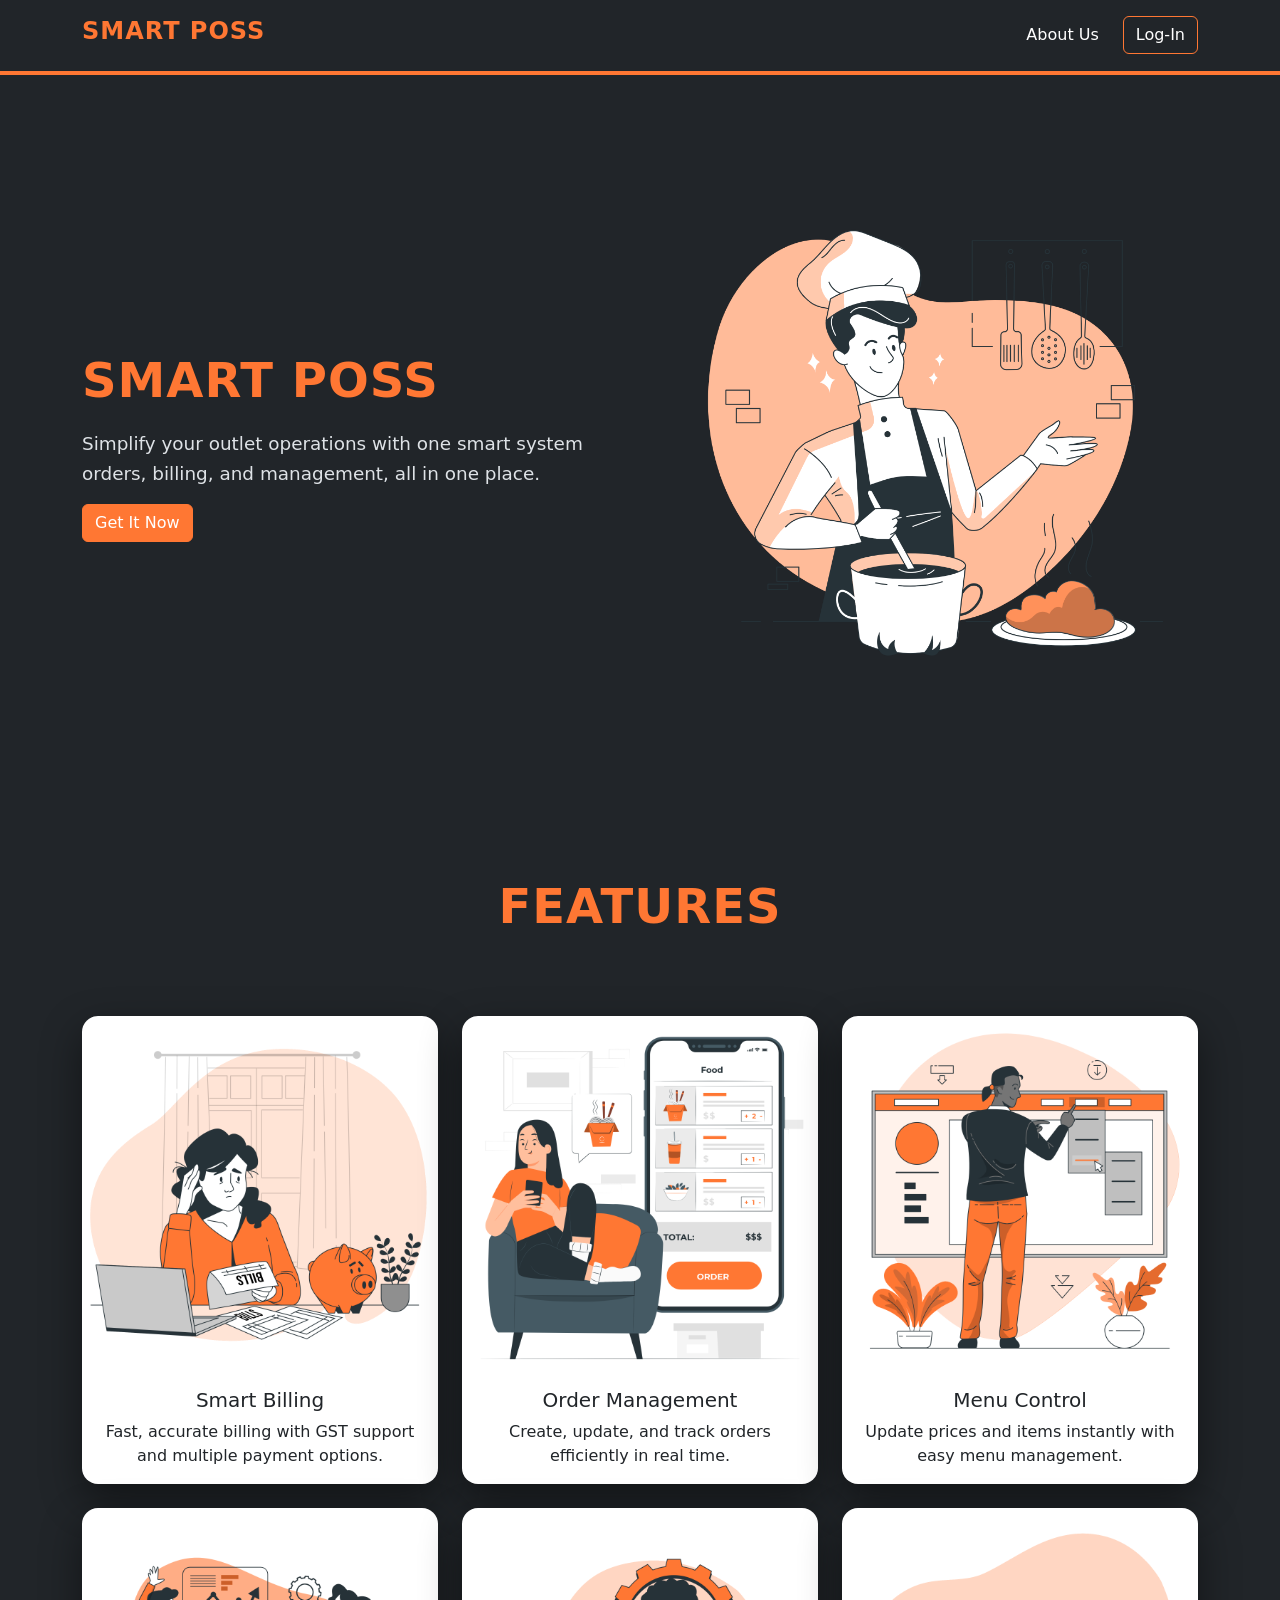
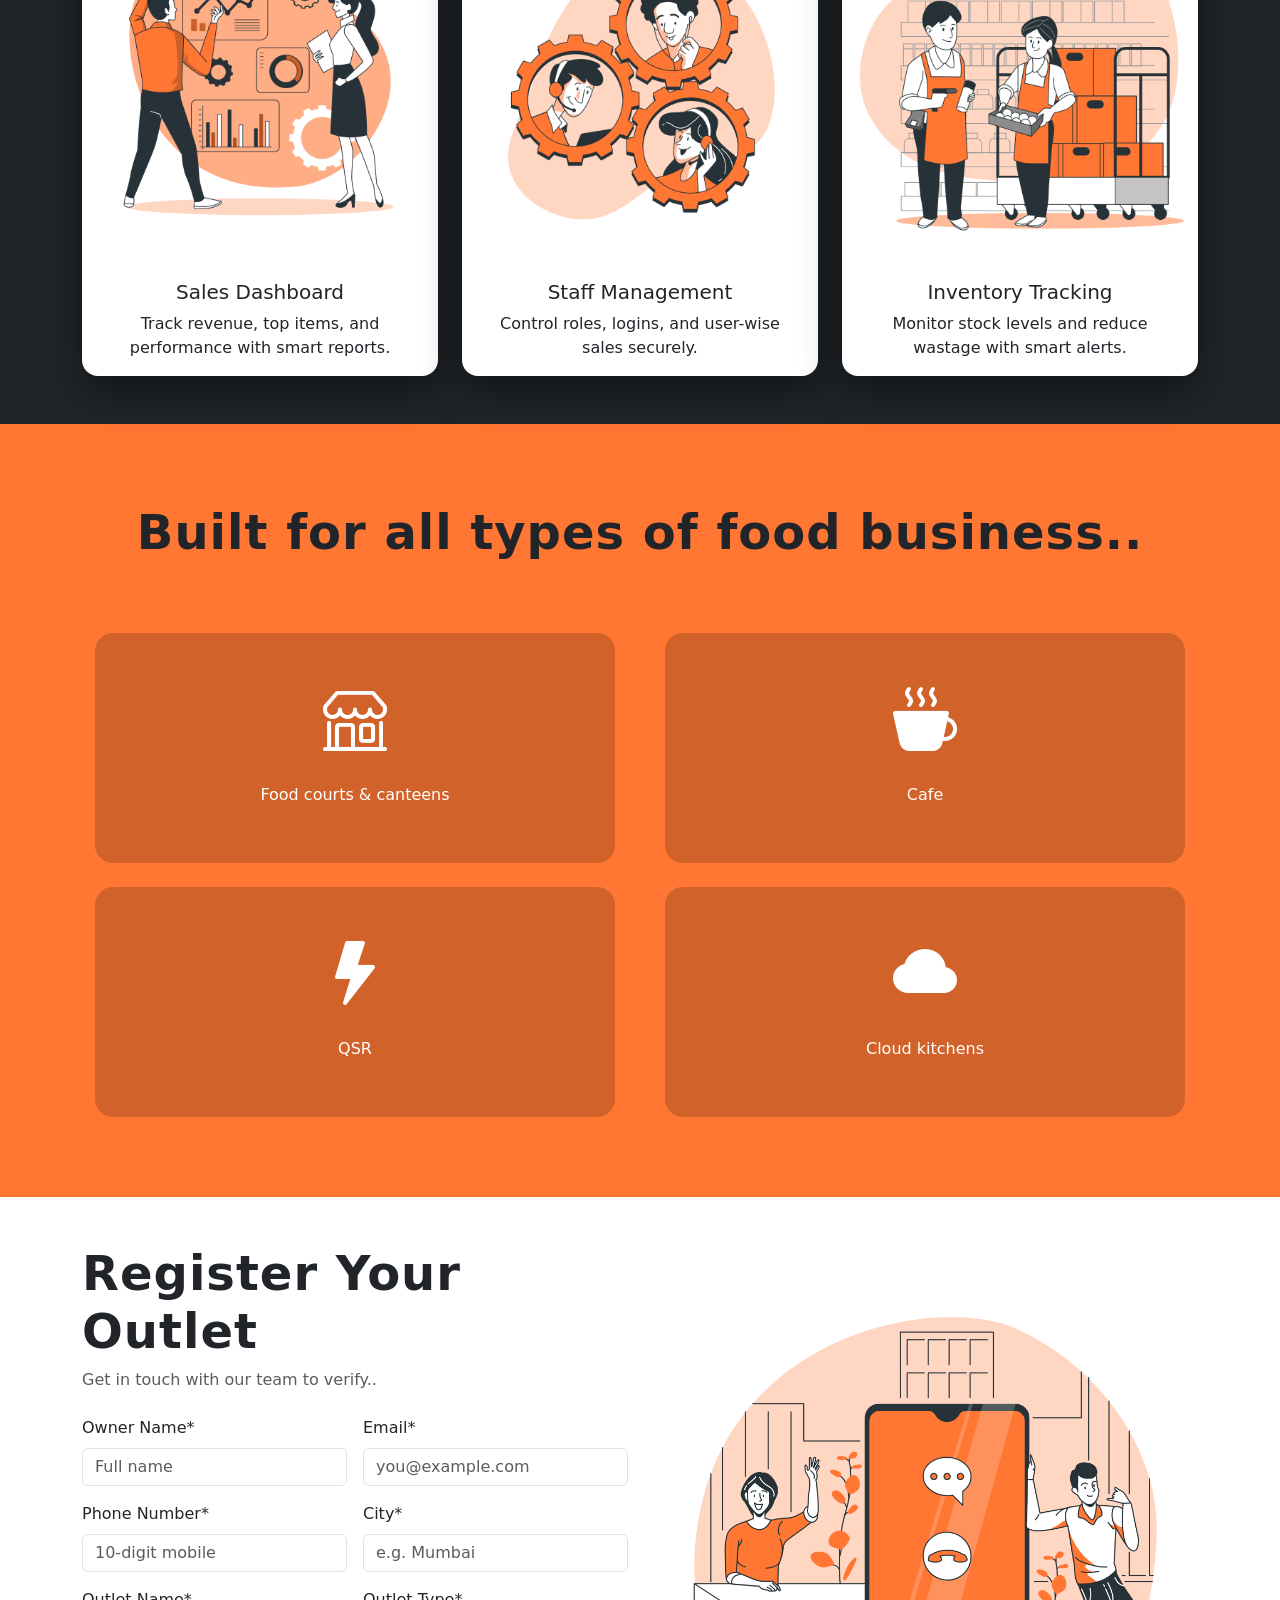
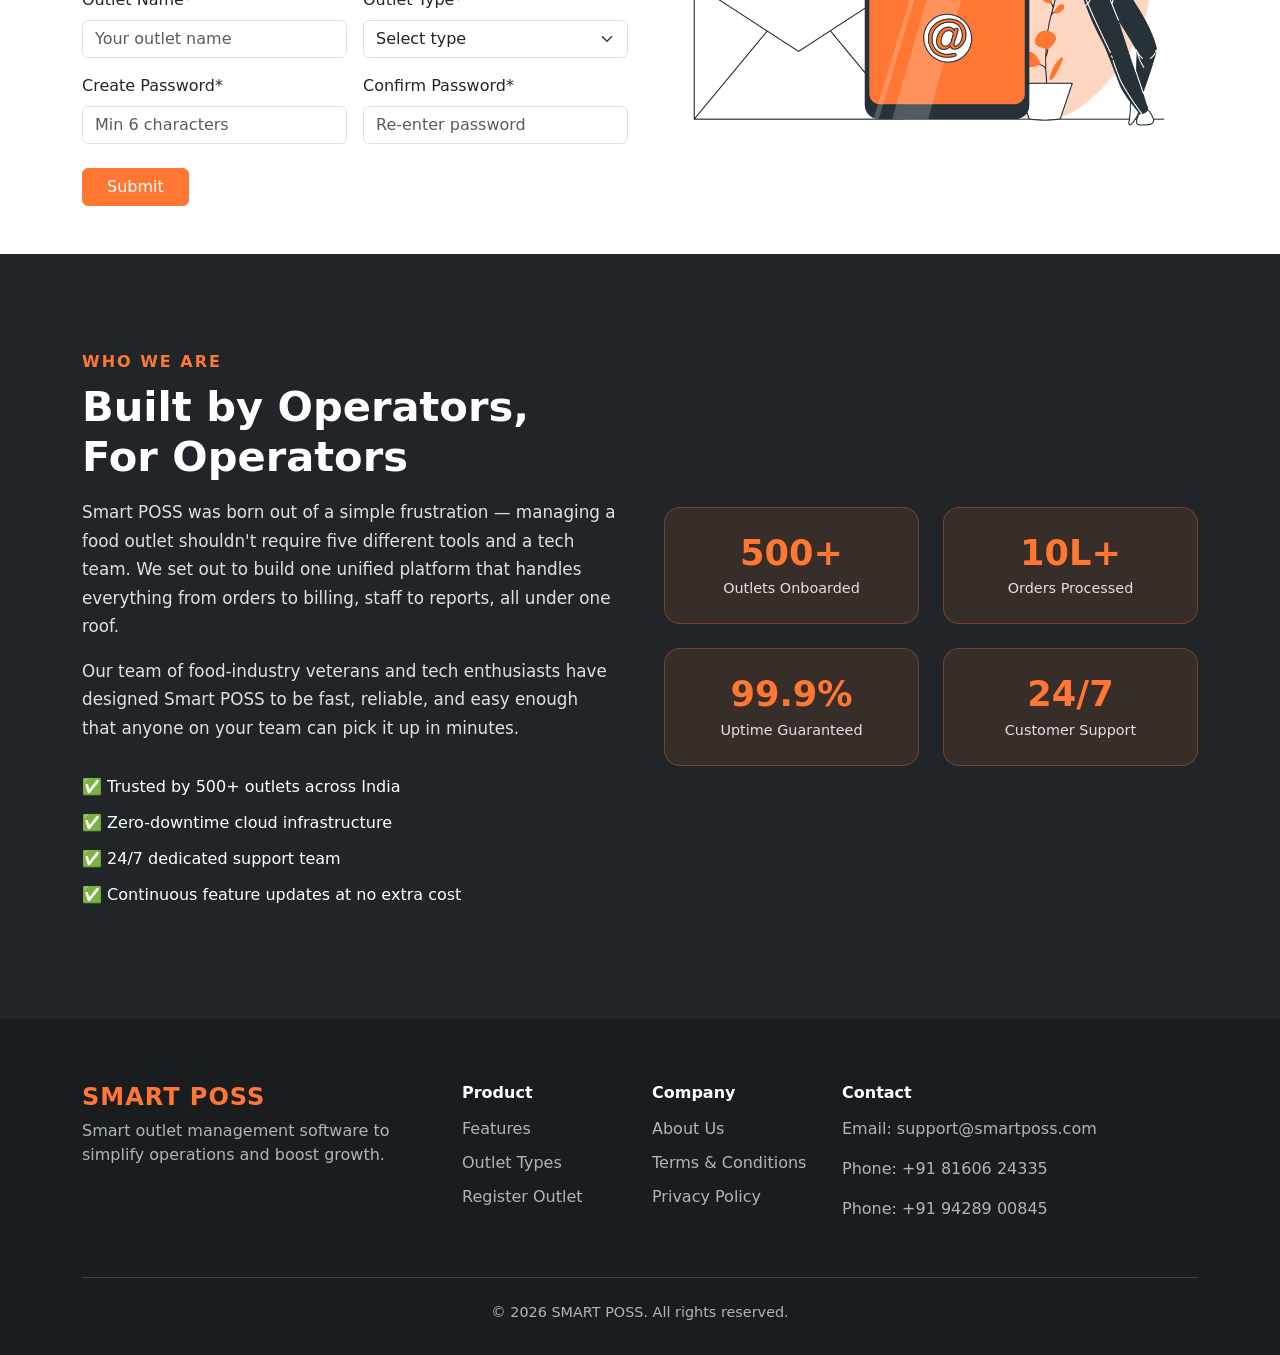
==== commit edf9eefc: "Minor changes in UI , databse uri change , filed validation improved" ====
--- a/frontend/index.html
+++ b/frontend/index.html
@@ -15,9 +15,19 @@
         <a class="navbar-brand d-flex align-items-center" href="#">
             <h1 class="logo-title">SMART POSS</h1>
         </a>
-        <div class="d-flex ms-auto align-items-center">
-            <a class="nav-link text-white me-4" href="#about-us">About Us</a>
-            <a class="btn btn-outline-danger" href="auth.html">Log-In</a>
+        <button class="navbar-toggler" type="button" data-bs-toggle="collapse" data-bs-target="#navbarNav"
+            aria-controls="navbarNav" aria-expanded="false" aria-label="Toggle navigation">
+            <span class="navbar-toggler-icon"></span>
+        </button>
+        <div class="collapse navbar-collapse" id="navbarNav">
+            <ul class="navbar-nav ms-auto align-items-center">
+                <li class="nav-item">
+                    <a class="nav-link text-white me-3" href="#about-us">About Us</a>
+                </li>
+                <li class="nav-item">
+                    <a class="btn btn-outline-danger" href="auth.html">Log-In</a>
+                </li>
+            </ul>
         </div>
     </div>
 </nav>
@@ -160,36 +170,50 @@
                 <h1 class="demo-title">Register Your Outlet</h1>
                 <p class="text-muted mb-4">Get in touch with our team to verify..</p>
 
-                <form id="outletForm">
+                <!-- Global alert -->
+                <div id="formMessage" class="mb-3"></div>
+
+                <form id="outletForm" novalidate>
                     <div class="row g-3">
-                        <div class="col-md-6">
-                            <label class="form-label">Owner Name*</label>
-                            <input type="text" class="form-control" id="ownerName" name="ownerName" required>
-                        </div>
-
-                        <div class="col-md-6">
-                            <label class="form-label">Email*</label>
-                            <input type="email" class="form-control" id="email" name="email" required>
-                        </div>
-
-                        <div class="col-md-6">
-                            <label class="form-label">Phone Number*</label>
-                            <input type="tel" class="form-control" id="phoneNumber" name="phoneNumber" minlength="10" maxlength="10" pattern="[0-9]{10}" required>
-                        </div>
-
-                        <div class="col-md-6">
-                            <label class="form-label">City*</label>
-                            <input type="text" class="form-control" id="city" name="city" pattern="[A-Za-z\s]+" title="City should only contain letters" required>
-                        </div>
-
-                        <div class="col-md-6">
-                            <label class="form-label">Outlet Name*</label>
-                            <input type="text" class="form-control" id="outletName" name="outletName" required>
-                        </div>
-
-                        <div class="col-md-6">
-                            <label class="form-label">Outlet Type*</label>
-                            <select class="form-select" id="outletType" name="outletType" required>
+
+                        <div class="col-md-6">
+                            <label class="form-label" for="ownerName">Owner Name*</label>
+                            <input type="text" class="form-control" id="ownerName" name="ownerName"
+                                   placeholder="Full name" autocomplete="name">
+                            <div class="invalid-feedback" id="err-ownerName"></div>
+                        </div>
+
+                        <div class="col-md-6">
+                            <label class="form-label" for="email">Email*</label>
+                            <input type="email" class="form-control" id="email" name="email"
+                                   placeholder="you@example.com" autocomplete="email">
+                            <div class="invalid-feedback" id="err-email"></div>
+                        </div>
+
+                        <div class="col-md-6">
+                            <label class="form-label" for="phoneNumber">Phone Number*</label>
+                            <input type="tel" class="form-control" id="phoneNumber" name="phoneNumber"
+                                   placeholder="10-digit mobile" maxlength="10" autocomplete="tel">
+                            <div class="invalid-feedback" id="err-phoneNumber"></div>
+                        </div>
+
+                        <div class="col-md-6">
+                            <label class="form-label" for="city">City*</label>
+                            <input type="text" class="form-control" id="city" name="city"
+                                   placeholder="e.g. Mumbai" autocomplete="address-level2">
+                            <div class="invalid-feedback" id="err-city"></div>
+                        </div>
+
+                        <div class="col-md-6">
+                            <label class="form-label" for="outletName">Outlet Name*</label>
+                            <input type="text" class="form-control" id="outletName" name="outletName"
+                                   placeholder="Your outlet name">
+                            <div class="invalid-feedback" id="err-outletName"></div>
+                        </div>
+
+                        <div class="col-md-6">
+                            <label class="form-label" for="outletType">Outlet Type*</label>
+                            <select class="form-select" id="outletType" name="outletType">
                                 <option value="">Select type</option>
                                 <option>Food Court</option>
                                 <option>Cafe</option>
@@ -197,21 +221,89 @@
                                 <option>Bakery</option>
                                 <option>Cloud Kitchen</option>
                             </select>
-                        </div>
-
-                        <div class="col-md-12">
-                            <label class="form-label">Create Password*</label>
-                            <input type="password" id="password" class="form-control" name="password" minlength="6" placeholder="Min 6 characters" required>
-                        </div>
-                    </div>
-
-                    <button type="submit" class="btn btn-danger submit-btn mt-4 px-4">Submit</button>
-                    <div id="formMessage" class="mt-3"></div>
+                            <div class="invalid-feedback" id="err-outletType"></div>
+                        </div>
+
+                        <div class="col-md-6">
+                            <label class="form-label" for="password">Create Password*</label>
+                            <input type="password" id="password" class="form-control" name="password"
+                                   placeholder="Min 6 characters" autocomplete="new-password">
+                            <div class="invalid-feedback" id="err-password"></div>
+                        </div>
+
+                        <div class="col-md-6">
+                            <label class="form-label" for="confirmPassword">Confirm Password*</label>
+                            <input type="password" id="confirmPassword" class="form-control"
+                                   placeholder="Re-enter password" autocomplete="new-password">
+                            <div class="invalid-feedback" id="err-confirmPassword"></div>
+                        </div>
+
+                    </div>
+
+                    <button type="submit" id="submitBtn" class="btn btn-danger submit-btn mt-4 px-4">
+                        <span id="submitBtnText">Submit</span>
+                        <span id="submitSpinner" class="spinner-border spinner-border-sm ms-2 d-none" role="status"></span>
+                    </button>
                 </form>
             </div>
 
-            <div class="col-lg-6 text-center">
-                <img src="src/Contact us-bro.png" class="img-fluid" alt="Demo">
+            <div class="col-lg-6 text-center mt-5 mt-lg-0">
+                <img src="src/Contact us-bro.png" class="img-fluid" alt="Register your outlet">
+            </div>
+        </div>
+    </div>
+</section>
+
+<!-- About Us Section -->
+<section id="about-us" class="about-section">
+    <div class="container">
+        <div class="row align-items-center g-5">
+            <div class="col-lg-6">
+                <p class="about-tag text-uppercase mb-2">Who We Are</p>
+                <h2 class="about-title mb-3">Built by Operators, <br>For Operators</h2>
+                <p class="about-text">
+                    Smart POSS was born out of a simple frustration — managing a food outlet shouldn't require
+                    five different tools and a tech team. We set out to build one unified platform that handles
+                    everything from orders to billing, staff to reports, all under one roof.
+                </p>
+                <p class="about-text mt-3">
+                    Our team of food-industry veterans and tech enthusiasts have designed Smart POSS to be
+                    fast, reliable, and easy enough that anyone on your team can pick it up in minutes.
+                </p>
+                <ul class="about-list">
+                    <li>✅ Trusted by 500+ outlets across India</li>
+                    <li>✅ Zero-downtime cloud infrastructure</li>
+                    <li>✅ 24/7 dedicated support team</li>
+                    <li>✅ Continuous feature updates at no extra cost</li>
+                </ul>
+            </div>
+            <div class="col-lg-6">
+                <div class="row g-4">
+                    <div class="col-6">
+                        <div class="about-stat-card">
+                            <h3 class="about-stat-number">500+</h3>
+                            <p class="about-stat-label">Outlets Onboarded</p>
+                        </div>
+                    </div>
+                    <div class="col-6">
+                        <div class="about-stat-card">
+                            <h3 class="about-stat-number">10L+</h3>
+                            <p class="about-stat-label">Orders Processed</p>
+                        </div>
+                    </div>
+                    <div class="col-6">
+                        <div class="about-stat-card">
+                            <h3 class="about-stat-number">99.9%</h3>
+                            <p class="about-stat-label">Uptime Guaranteed</p>
+                        </div>
+                    </div>
+                    <div class="col-6">
+                        <div class="about-stat-card">
+                            <h3 class="about-stat-number">24/7</h3>
+                            <p class="about-stat-label">Customer Support</p>
+                        </div>
+                    </div>
+                </div>
             </div>
         </div>
     </div>
@@ -256,39 +348,173 @@
 <script src="api.js"></script>
 
 <script>
+    /* ── Helpers ── */
+    function setFieldError(fieldId, message) {
+        const input = document.getElementById(fieldId);
+        const errDiv = document.getElementById("err-" + fieldId);
+        if (!input || !errDiv) return;
+        input.classList.add("is-invalid");
+        errDiv.textContent = message;
+    }
+
+    function clearFieldError(fieldId) {
+        const input = document.getElementById(fieldId);
+        const errDiv = document.getElementById("err-" + fieldId);
+        if (!input || !errDiv) return;
+        input.classList.remove("is-invalid");
+        errDiv.textContent = "";
+    }
+
+    function setFieldValid(fieldId) {
+        const input = document.getElementById(fieldId);
+        if (!input) return;
+        input.classList.remove("is-invalid");
+        input.classList.add("is-valid");
+    }
+
+    function showGlobalMessage(message, type) {
+        const msg = document.getElementById("formMessage");
+        const icons = { success: "✅", error: "❌", warning: "⚠️" };
+        const bsType = type === "success" ? "success" : type === "warning" ? "warning" : "danger";
+        msg.innerHTML = `
+            <div class="alert alert-${bsType} alert-dismissible fade show py-2" role="alert">
+                ${icons[type] || ""} ${message}
+                <button type="button" class="btn-close" data-bs-dismiss="alert" aria-label="Close"></button>
+            </div>`;
+    }
+
+    /* ── Validation ── */
+    function validateForm() {
+        let valid = true;
+        const fields = ["ownerName", "email", "phoneNumber", "city", "outletName", "outletType", "password", "confirmPassword"];
+        fields.forEach(f => clearFieldError(f));
+
+        const ownerName = document.getElementById("ownerName").value.trim();
+        if (!ownerName) {
+            setFieldError("ownerName", "Owner name is required."); valid = false;
+        } else if (ownerName.length < 2) {
+            setFieldError("ownerName", "Name must be at least 2 characters."); valid = false;
+        } else { setFieldValid("ownerName"); }
+
+        const email = document.getElementById("email").value.trim();
+        const emailRegex = /^[^\s@]+@[^\s@]+\.[^\s@]+$/;
+        if (!email) {
+            setFieldError("email", "Email is required."); valid = false;
+        } else if (!emailRegex.test(email)) {
+            setFieldError("email", "Please enter a valid email address."); valid = false;
+        } else { setFieldValid("email"); }
+
+        const phone = document.getElementById("phoneNumber").value.trim();
+        if (!phone) {
+            setFieldError("phoneNumber", "Phone number is required."); valid = false;
+        } else if (!/^[6-9]\d{9}$/.test(phone)) {
+            setFieldError("phoneNumber", "Enter a valid 10-digit Indian mobile number."); valid = false;
+        } else { setFieldValid("phoneNumber"); }
+
+        const city = document.getElementById("city").value.trim();
+        if (!city) {
+            setFieldError("city", "City is required."); valid = false;
+        } else if (/\d/.test(city)) {
+            setFieldError("city", "City name cannot contain numbers."); valid = false;
+        } else if (!/^[A-Za-z\s]+$/.test(city)) {
+            setFieldError("city", "City should only contain letters."); valid = false;
+        } else { setFieldValid("city"); }
+
+        const outletName = document.getElementById("outletName").value.trim();
+        if (!outletName) {
+            setFieldError("outletName", "Outlet name is required."); valid = false;
+        } else if (outletName.length < 2) {
+            setFieldError("outletName", "Outlet name must be at least 2 characters."); valid = false;
+        } else { setFieldValid("outletName"); }
+
+        const outletType = document.getElementById("outletType").value;
+        if (!outletType) {
+            setFieldError("outletType", "Please select an outlet type."); valid = false;
+        } else { setFieldValid("outletType"); }
+
+        const password = document.getElementById("password").value;
+        if (!password) {
+            setFieldError("password", "Password is required."); valid = false;
+        } else if (password.length < 6) {
+            setFieldError("password", "Password must be at least 6 characters."); valid = false;
+        } else { setFieldValid("password"); }
+
+        const confirm = document.getElementById("confirmPassword").value;
+        if (!confirm) {
+            setFieldError("confirmPassword", "Please confirm your password."); valid = false;
+        } else if (confirm !== password) {
+            setFieldError("confirmPassword", "Passwords do not match."); valid = false;
+        } else { setFieldValid("confirmPassword"); }
+
+        return valid;
+    }
+
+    /* ── Live validation on blur ── */
+    ["ownerName", "email", "phoneNumber", "city", "outletName", "outletType", "password", "confirmPassword"].forEach(id => {
+        const el = document.getElementById(id);
+        if (el) el.addEventListener("blur", validateForm);
+    });
+
+    /* ── Submit handler ── */
     document.getElementById("outletForm").addEventListener("submit", function(e) {
         e.preventDefault();
 
-        // TASK-2: ADDITIONAL JS VALIDATION FOR CITY
-        const cityValue = document.getElementById("city").value;
-        const msg = document.getElementById("formMessage");
-
-        if (/\d/.test(cityValue)) {
-            msg.innerHTML = "❌ City name cannot contain numbers.";
-            msg.style.color = "red";
+        if (!validateForm()) {
+            showGlobalMessage("Please fix the errors above before submitting.", "warning");
             return;
         }
 
+        // Loading state
+        const btn = document.getElementById("submitBtn");
+        const btnText = document.getElementById("submitBtnText");
+        const spinner = document.getElementById("submitSpinner");
+        btn.disabled = true;
+        btnText.textContent = "Submitting...";
+        spinner.classList.remove("d-none");
+
         const data = {
-            ownerName: document.getElementById("ownerName").value,
-            email: document.getElementById("email").value,
-            phoneNumber: document.getElementById("phoneNumber").value,
-            city: cityValue,
-            outletName: document.getElementById("outletName").value,
+            ownerName: document.getElementById("ownerName").value.trim(),
+            email: document.getElementById("email").value.trim(),
+            phoneNumber: document.getElementById("phoneNumber").value.trim(),
+            city: document.getElementById("city").value.trim(),
+            outletName: document.getElementById("outletName").value.trim(),
             outletType: document.getElementById("outletType").value,
             password: document.getElementById("password").value
         };
 
         postData("/outlets/register", data)
             .then(res => {
-                msg.innerHTML = "✅ Registration successful! Approval confirmation will be sent via email.";
-                msg.style.color = "green";
+                showGlobalMessage("Registration successful! Approval confirmation will be sent via email.", "success");
                 document.getElementById("outletForm").reset();
+                // Clear all is-valid states
+                document.querySelectorAll(".is-valid").forEach(el => el.classList.remove("is-valid"));
             })
             .catch(err => {
-                msg.innerHTML = err.message || "❌ Registration failed";
-                msg.style.color = "red";
+                // Map known server error messages to friendly UI messages
+                let message = "Registration failed. Please try again.";
+                const raw = err?.message || err?.error || (typeof err === "string" ? err : "");
+                const lower = raw.toLowerCase();
+
+                if (lower.includes("email") && (lower.includes("exist") || lower.includes("taken") || lower.includes("duplicate") || lower.includes("already"))) {
+                    message = "This email address is already registered. Please use a different email.";
+                    setFieldError("email", "Email already exists.");
+                } else if (lower.includes("phone") && (lower.includes("exist") || lower.includes("duplicate") || lower.includes("already"))) {
+                    message = "This phone number is already registered.";
+                    setFieldError("phoneNumber", "Phone number already exists.");
+                } else if (lower.includes("outlet") && (lower.includes("exist") || lower.includes("duplicate") || lower.includes("already"))) {
+                    message = "An outlet with this name already exists in your city.";
+                    setFieldError("outletName", "Outlet name already taken.");
+                } else if (raw) {
+                    message = raw;
+                }
+
+                showGlobalMessage(message, "error");
                 console.error(err);
+            })
+            .finally(() => {
+                btn.disabled = false;
+                btnText.textContent = "Submit";
+                spinner.classList.add("d-none");
             });
     });
 </script>
--- a/frontend/style.css
+++ b/frontend/style.css
@@ -4,13 +4,15 @@
 }
 
 .navbar {
-    height: 7.5rem;
+    height: auto;
+    min-height: 4.5rem;
     border-bottom: 4px solid #ff7733;
     position: fixed;   
     top: 0;
     left: 0;           
     width: 100%;       
     z-index: 1030;
+    padding: 0.75rem 0;
 }
 
 .navbar-logo {
@@ -51,7 +53,8 @@
 .hero-section {
     background-color: #212529;
     min-height: calc(100vh - 70px);
-    padding-top: 10rem;
+    padding-top: 7rem;
+    padding-bottom: 3rem;
 }
 
 .hero-title {
@@ -286,3 +289,97 @@
     font-size: 0.9rem;
 }
 
+/* About Us Stat Cards */
+.about-stat-card {
+    background: rgba(255, 119, 51, 0.1);
+    border: 1px solid rgba(255, 119, 51, 0.3);
+    border-radius: 16px;
+    padding: 1.5rem 1rem;
+    text-align: center;
+    transition: all 0.3s ease;
+}
+
+.about-stat-card:hover {
+    background: rgba(255, 119, 51, 0.2);
+    transform: translateY(-5px);
+    border-color: #ff7733;
+}
+
+.about-stat-number {
+    font-size: 2.2rem;
+    font-weight: 800;
+    color: #ff7733;
+    margin-bottom: 0.25rem;
+}
+
+.about-stat-label {
+    color: #dee2e6;
+    font-size: 0.9rem;
+    margin: 0;
+}
+
+/* ─── Responsive Overrides ─── */
+@media (max-width: 991.98px) {
+    .hero-section {
+        padding-top: 6rem;
+        text-align: center;
+    }
+
+    .hero-title {
+        font-size: 2.2rem;
+    }
+
+    .hero-subtext {
+        font-size: 1rem;
+        margin-left: auto;
+        margin-right: auto;
+    }
+
+    .hero-img {
+        max-width: 70%;
+        margin-top: 2rem;
+    }
+
+    .feature-title,
+    .outlet-title,
+    .demo-title {
+        font-size: 2rem;
+    }
+
+    .about-title {
+        font-size: 2rem;
+    }
+}
+
+@media (max-width: 767.98px) {
+    .hero-title {
+        font-size: 1.8rem;
+    }
+
+    .feature-title,
+    .outlet-title,
+    .demo-title {
+        font-size: 1.6rem;
+    }
+
+    .about-title {
+        font-size: 1.6rem;
+    }
+
+    .about-stat-number {
+        font-size: 1.6rem;
+    }
+
+    .outlet-card {
+        padding: 24px 16px;
+    }
+
+    .outlet-icon {
+        font-size: 48px;
+    }
+
+    /* Feature cards full width on mobile */
+    .feature-card {
+        width: 100% !important;
+    }
+}
